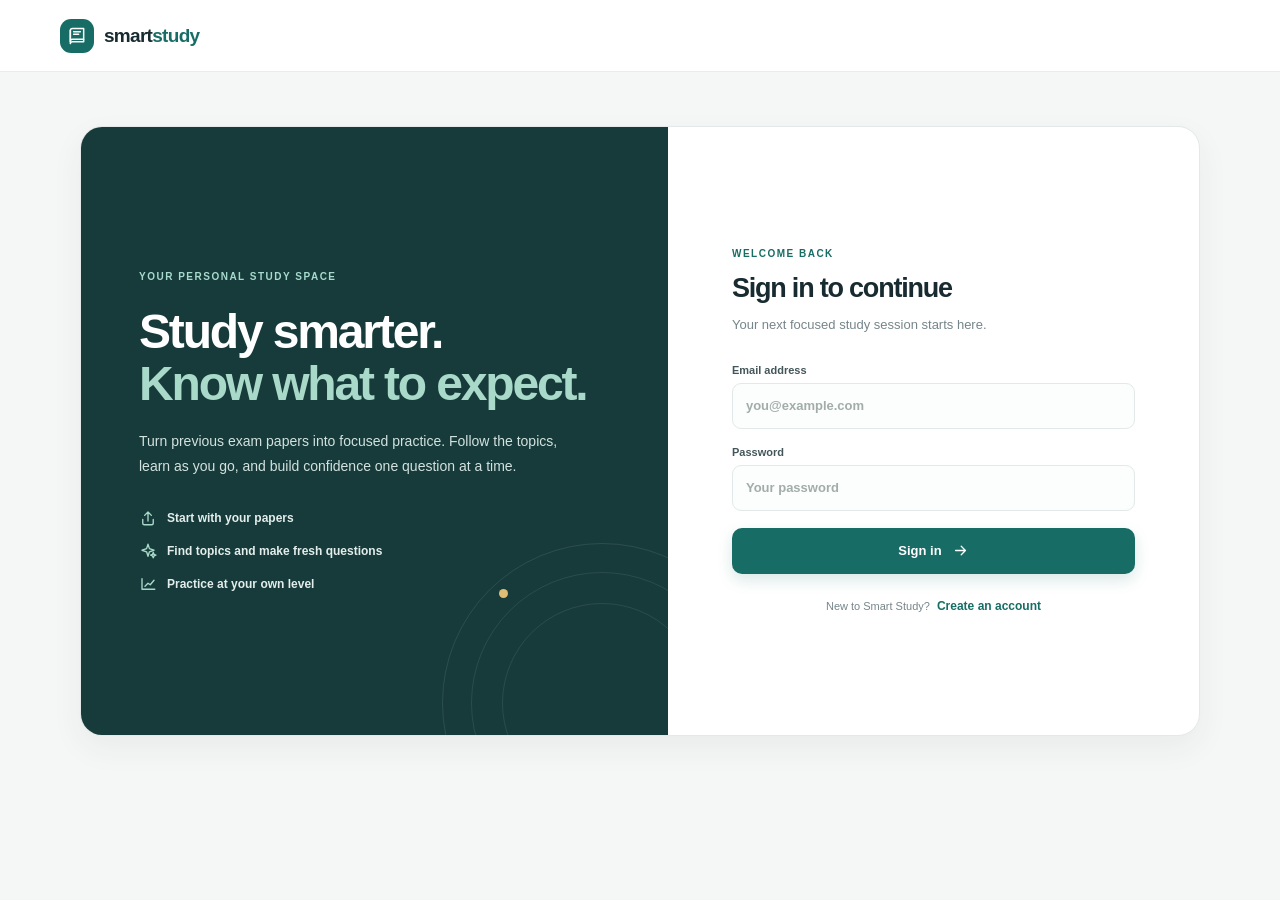
==== Frontend/index.html @ 1952ae1b "Prepare Smart Study for team sharing Add portable Docker setup and onboarding docs, exclude local cr" ====
<!doctype html>
<html lang="en">
<head>
  <meta charset="utf-8">
  <meta name="viewport" content="width=device-width, initial-scale=1">
  <meta name="theme-color" content="#f5f7f8">
  <meta name="description" content="Turn past exam papers into focused, adaptive study practice.">
  <title>Smart Study — Practice with purpose</title>
  <link rel="stylesheet" href="style.css">
</head>
<body>
  <header id="nav"></header>
  <div id="msg" class="notice" role="alert" aria-live="polite" hidden></div>
  <main id="view"></main>
  <script src="app.js"></script>
</body>
</html>
---- Frontend/style.css ----
:root {
  color-scheme: light;
  --ink: #182b31;
  --muted: #76858a;
  --muted-dark: #56696f;
  --line: #e3e9e8;
  --paper: #ffffff;
  --canvas: #f5f7f6;
  --teal: #176d65;
  --teal-dark: #125a53;
  --teal-soft: #e4f2ee;
  --blue-soft: #e9f0fc;
  --violet-soft: #f0ebf9;
  --green-soft: #e6f4e9;
  --red: #b64646;
  --red-soft: #fff0ed;
  --shadow: 0 12px 32px rgb(28 56 59 / 6%);
  font-family: "DM Sans", "Segoe UI", sans-serif;
  font-synthesis: none;
  text-rendering: optimizeLegibility;
}

* { box-sizing: border-box; }
html { min-width: 320px; scroll-behavior: smooth; }
body { min-height: 100vh; margin: 0; background: var(--canvas); color: var(--ink); }
button, input, textarea { font: inherit; }
button { cursor: pointer; }
a { color: inherit; text-decoration: none; }
button:focus-visible, a:focus-visible, input:focus-visible, textarea:focus-visible {
  outline: 3px solid #62aaa0;
  outline-offset: 3px;
}
.icon { width: 19px; height: 19px; flex: 0 0 auto; }

#nav {
  position: sticky;
  z-index: 10;
  top: 0;
  display: flex;
  align-items: center;
  width: 100%;
  min-height: 72px;
  padding: 0 max(28px, calc((100vw - 1160px) / 2));
  border-bottom: 1px solid #e8edeb;
  background: rgb(255 255 255 / 92%);
  backdrop-filter: blur(18px);
}
.brand { display: inline-flex; gap: 10px; align-items: center; color: var(--ink); font-size: 19px; font-weight: 800; letter-spacing: -.7px; }
.brand-mark { display: grid; width: 34px; height: 34px; place-items: center; border-radius: 11px; background: var(--teal); color: white; }
.brand-mark .icon { width: 20px; height: 20px; }
.brand-light { color: var(--teal); }
.nav-links { display: flex; gap: 8px; align-items: center; margin-left: 56px; }
.nav-links a { display: inline-flex; gap: 9px; align-items: center; padding: 10px 14px; border-radius: 9px; color: var(--muted-dark); font-size: 13px; font-weight: 700; transition: background .16s, color .16s; }
.nav-links a .icon { width: 16px; height: 16px; }
.nav-links a:hover, .nav-links a.active { background: var(--teal-soft); color: var(--teal-dark); }
.nav-profile { display: inline-flex; gap: 9px; align-items: center; margin-left: auto; padding: 5px 9px 5px 5px; border: 1px solid var(--line); border-radius: 99px; background: white; color: var(--muted-dark); font-size: 12px; font-weight: 700; }
.nav-profile:hover { border-color: #a9c9c2; color: var(--teal-dark); }
.avatar { display: grid; width: 29px; height: 29px; place-items: center; border-radius: 50%; background: #dcece8; color: var(--teal-dark); font-size: 12px; font-weight: 800; }
#view { width: min(100% - 48px, 1120px); min-height: calc(100vh - 72px); margin: 0 auto; padding: 54px 0 88px; }

.notice { position: fixed; z-index: 30; right: 24px; bottom: 24px; width: min(430px, calc(100% - 32px)); margin: 0; padding: 15px 18px; border: 1px solid #edc9c3; border-radius: 13px; background: #fff7f5; box-shadow: var(--shadow); color: #8b3835; font-size: 13px; line-height: 1.55; }
.notice.success { border-color: #b8ded0; background: #f1fbf6; color: #246754; }
.notice[hidden] { display: none; }
.eyebrow { display: block; color: var(--teal); font-size: 10px; font-weight: 800; letter-spacing: 1.5px; line-height: 1.5; }
.eyebrow-light { color: #a7d9cd; }
.eyebrow-green { color: #39816c; }
h1, h2, h3, p { margin-top: 0; }
h1, h2, h3 { font-family: "Manrope", "Segoe UI", sans-serif; letter-spacing: -.045em; }
h1 { margin-bottom: 12px; font-size: clamp(34px, 5vw, 50px); font-weight: 800; line-height: 1.1; }
h2 { margin-bottom: 9px; font-size: 25px; font-weight: 800; line-height: 1.24; }
h3 { margin-bottom: 8px; font-size: 18px; font-weight: 750; line-height: 1.35; }
.muted { color: var(--muted); font-size: 13px; line-height: 1.65; }
.lead { max-width: 610px; margin-bottom: 0; color: var(--muted-dark); font-size: 16px; line-height: 1.7; }
.text-accent { color: var(--teal); }

.button { display: inline-flex; min-height: 46px; gap: 10px; align-items: center; justify-content: center; padding: 0 19px; border: 0; border-radius: 10px; font-size: 13px; font-weight: 800; transition: background .16s, transform .16s, box-shadow .16s; }
.button:hover:not(:disabled) { transform: translateY(-1px); }
.button:disabled { cursor: wait; opacity: .72; }
.button-primary { background: var(--teal); box-shadow: 0 6px 15px rgb(23 109 101 / 16%); color: white; }
.button-primary:hover:not(:disabled) { background: var(--teal-dark); box-shadow: 0 8px 20px rgb(23 109 101 / 21%); }
.button-primary .icon { width: 17px; height: 17px; }
.button-dark { min-width: 47px; padding: 0 12px; background: var(--ink); color: white; }
.button-dark:hover { background: #29474b; }
.button-wide { width: 100%; }
.text-button { padding: 3px 0; border: 0; background: none; color: var(--teal); font-size: 12px; font-weight: 800; }
.text-button:hover { color: var(--teal-dark); text-decoration: underline; }

.welcome-row { position: relative; display: flex; min-height: 245px; align-items: center; justify-content: space-between; overflow: hidden; padding: 38px 50px; border: 1px solid #e5eae8; border-radius: 22px; background: linear-gradient(105deg, #fff 0%, #fff 65%, #f1f7f4 100%); }
.welcome-row h1 { max-width: 640px; margin-top: 12px; }
.welcome-art { position: relative; display: grid; width: 178px; height: 178px; flex: 0 0 auto; place-items: center; margin-right: 30px; border-radius: 50%; background: radial-gradient(circle, #e3f0eb 0 44%, transparent 45%); color: var(--teal); }
.welcome-art > span { z-index: 1; font-size: 84px; font-weight: 300; line-height: 1; }
.welcome-art i { position: absolute; top: 20px; right: 4px; color: #dcaf5e; font-size: 32px; font-style: normal; }
.art-orbit { position: absolute; inset: 11px; border: 1px solid #d5e6e0; border-radius: 50%; }
.art-orbit::after { position: absolute; top: 15px; left: 20px; width: 10px; height: 10px; border-radius: 50%; background: #dcb760; content: ""; }

.dashboard-stats { display: grid; grid-template-columns: repeat(3, 1fr); gap: 14px; margin: 22px 0 46px; }
.stat-card { display: flex; min-height: 88px; gap: 13px; align-items: center; padding: 16px 18px; border: 1px solid var(--line); border-radius: 14px; background: white; }
.stat-icon { display: grid; width: 42px; height: 42px; flex: 0 0 auto; place-items: center; border-radius: 12px; }
.stat-icon .icon { width: 20px; height: 20px; }
.stat-blue { background: var(--blue-soft); color: #436eb6; }
.stat-violet { background: var(--violet-soft); color: #8066ab; }
.stat-green { background: var(--green-soft); color: #408566; }
.stat-card strong, .stat-card small { display: block; }
.stat-card strong { margin-bottom: 3px; font-size: 13px; }
.stat-card small { color: var(--muted); font-size: 11px; }
.stat-card > b { margin-left: auto; color: #c4ceca; font-size: 12px; letter-spacing: 1px; }
.section-heading { display: flex; align-items: end; justify-content: space-between; margin-bottom: 17px; }
.section-heading h2 { margin: 4px 0 0; font-size: 24px; }
.count-pill { padding: 6px 11px; border: 1px solid var(--line); border-radius: 99px; background: white; color: var(--muted-dark); font-size: 11px; font-weight: 700; }
.subject-grid { display: grid; grid-template-columns: repeat(2, minmax(0, 1fr)); gap: 13px; }
.subject-card { display: flex; min-height: 86px; gap: 14px; align-items: center; padding: 16px; border: 1px solid var(--line); border-radius: 13px; background: white; transition: transform .16s, border .16s, box-shadow .16s; }
.subject-card:hover { transform: translateY(-2px); border-color: #c5dcd5; box-shadow: var(--shadow); }
.subject-icon { display: grid; width: 45px; height: 45px; flex: 0 0 auto; place-items: center; border-radius: 13px; }
.subject-icon-0 { background: #e8f2ee; color: #307266; }
.subject-icon-1 { background: #f2edfa; color: #8065a8; }
.subject-icon-2 { background: #edf2fc; color: #5174b3; }
.subject-icon-3 { background: #f9f0e3; color: #ae8140; }
.subject-card-copy { min-width: 0; }
.subject-card-copy strong, .subject-card-copy small { display: block; }
.subject-card-copy strong { overflow: hidden; margin-bottom: 5px; font-size: 14px; text-overflow: ellipsis; white-space: nowrap; }
.subject-card-copy small { color: var(--muted); font-size: 11px; }
.subject-arrow { margin-left: auto; color: #82918d; }
.subject-arrow .icon { width: 17px; height: 17px; }
.subject-create { display: flex; min-height: 86px; flex-direction: column; justify-content: center; padding: 14px 16px; border: 1px dashed #c5d4cf; border-radius: 13px; background: #fbfdfc; }
.subject-create > label { display: flex; gap: 8px; align-items: center; margin-bottom: 8px; color: var(--muted-dark); font-size: 11px; font-weight: 800; }
.subject-create > label .icon { width: 15px; height: 15px; color: var(--teal); }
.create-row { display: flex; gap: 8px; }
.create-row input { width: 100%; min-width: 0; height: 39px; padding: 0 11px; border: 1px solid var(--line); border-radius: 8px; background: white; color: var(--ink); font-size: 12px; }
.privacy-note { display: flex; gap: 8px; align-items: center; margin-top: 20px; color: var(--muted); font-size: 11px; }
.privacy-note .icon { width: 15px; height: 15px; color: var(--teal); }
.empty-card { grid-column: 1 / -1; padding: 35px 24px; border: 1px dashed #cdd8d4; border-radius: 14px; background: #fbfdfc; text-align: center; }
.empty-card h3 { margin-top: 12px; }
.empty-card p { max-width: 420px; margin: 0 auto; color: var(--muted); font-size: 13px; line-height: 1.7; }
.empty-icon { display: inline-grid; width: 50px; height: 50px; place-items: center; border-radius: 15px; background: var(--teal-soft); color: var(--teal); }

.auth-layout { display: grid; min-height: 610px; grid-template-columns: 1.05fr .95fr; overflow: hidden; border: 1px solid var(--line); border-radius: 22px; background: white; box-shadow: var(--shadow); }
.auth-story { position: relative; display: flex; flex-direction: column; justify-content: center; overflow: hidden; padding: 64px 58px; background: #173b3a; color: white; }
.auth-story h1 { margin: 22px 0 18px; font-size: clamp(36px, 4vw, 48px); }
.auth-story h1 span { color: #a9d9c9; }
.auth-story > p { max-width: 420px; margin-bottom: 30px; color: #d2e2df; font-size: 14px; line-height: 1.8; }
.auth-points { display: grid; gap: 15px; }
.auth-points span { display: flex; gap: 10px; align-items: center; color: #e3eeec; font-size: 12px; font-weight: 600; }
.auth-points .icon { width: 18px; height: 18px; color: #a9d9c9; }
.auth-decoration { position: absolute; right: -94px; bottom: -128px; width: 320px; height: 320px; border: 1px solid #ffffff18; border-radius: 50%; }
.auth-decoration::before, .auth-decoration::after { position: absolute; border: 1px solid #ffffff16; border-radius: 50%; content: ""; }
.auth-decoration::before { inset: 28px; }
.auth-decoration::after { inset: 59px; }
.auth-decoration span { position: absolute; top: 45px; left: 56px; width: 9px; height: 9px; border-radius: 50%; background: #dfbd74; }
.auth-decoration span:nth-child(2) { top: 140px; right: 45px; left: auto; width: 6px; height: 6px; background: #96cbb9; }
.auth-decoration span:nth-child(3) { top: auto; bottom: 63px; left: 95px; width: 5px; height: 5px; background: #e9efea; }
.auth-panel { align-self: center; padding: 60px clamp(28px, 5vw, 68px); }
.auth-panel h2 { margin: 11px 0 8px; font-size: 27px; }
.auth-panel > .muted { margin-bottom: 29px; }
.auth-form { display: grid; gap: 17px; }
.auth-form label { display: grid; gap: 7px; color: #43565a; font-size: 11px; font-weight: 800; }
.auth-form input { width: 100%; height: 46px; padding: 0 13px; border: 1px solid var(--line); border-radius: 9px; background: #fcfdfd; color: var(--ink); font-size: 13px; }
.auth-form input::placeholder, .create-row input::placeholder { color: #a2adaa; }
.auth-switch { margin: 22px 0 0; color: var(--muted); font-size: 11px; text-align: center; }
.auth-switch button { margin-left: 4px; }

.back-link { display: inline-flex; gap: 5px; align-items: center; margin: 0 0 22px; color: var(--muted-dark); font-size: 12px; font-weight: 700; }
.back-link:hover { color: var(--teal); }
.back-link .icon { width: 16px; height: 16px; }
.subject-hero { display: flex; min-height: 178px; align-items: center; justify-content: space-between; padding: 28px 36px; border: 1px solid #e3eae7; border-radius: 18px; background: linear-gradient(105deg, #fff, #f4f9f6); }
.subject-hero h1 { margin: 8px 0 8px; font-size: 38px; }
.subject-hero-mark { display: grid; width: 68px; height: 68px; flex: 0 0 auto; place-items: center; margin-right: 9px; border-radius: 20px; background: var(--teal-soft); color: var(--teal); }
.subject-hero-mark .icon { width: 34px; height: 34px; }
.pipeline { display: flex; align-items: center; justify-content: center; margin: 23px 0; padding: 18px 24px; border: 1px solid var(--line); border-radius: 14px; background: white; }
.pipeline-step { display: flex; gap: 10px; align-items: center; }
.pipeline-step > span { display: grid; width: 31px; height: 31px; flex: 0 0 auto; place-items: center; border-radius: 50%; background: var(--teal-soft); color: var(--teal); font-size: 11px; font-weight: 800; }
.pipeline-step strong, .pipeline-step small { display: block; white-space: nowrap; }
.pipeline-step strong { margin-bottom: 3px; font-size: 11px; }
.pipeline-step small { color: var(--muted); font-size: 9px; }
.pipeline-line { width: clamp(24px, 7vw, 90px); height: 1px; margin: 0 16px; background: #dfe7e4; }
.workspace-grid { display: grid; grid-template-columns: minmax(0, 1.55fr) minmax(250px, .85fr); gap: 16px; align-items: stretch; }
.panel, .side-panel { border: 1px solid var(--line); border-radius: 15px; background: white; }
.upload-panel { padding: 25px; }
.panel-heading { display: flex; gap: 12px; align-items: center; margin-bottom: 11px; }
.panel-heading h2 { margin: 3px 0 0; font-size: 21px; }
.panel-icon { display: grid; width: 43px; height: 43px; flex: 0 0 auto; place-items: center; border-radius: 13px; background: var(--blue-soft); color: #4c77b4; }
.upload-panel > .muted { margin-bottom: 17px; }
.generation-form { display: grid; gap: 16px; }
.dropzone { position: relative; display: flex; min-height: 164px; flex-direction: column; align-items: center; justify-content: center; padding: 17px; border: 1px dashed #b6cec6; border-radius: 12px; background: #fbfdfc; text-align: center; transition: border .16s, background .16s; }
.dropzone:hover, .dropzone.has-files { border-color: var(--teal); background: #f5faf8; }
.dropzone input { position: absolute; inset: 0; width: 100%; height: 100%; cursor: pointer; opacity: 0; }
.dropzone-icon { display: grid; width: 38px; height: 38px; place-items: center; margin-bottom: 8px; border-radius: 12px; background: white; box-shadow: 0 2px 8px rgb(27 73 63 / 8%); color: var(--teal); }
.dropzone-icon .icon { width: 19px; height: 19px; }
.dropzone > strong { margin-bottom: 4px; font-size: 12px; }
.dropzone-copy { color: var(--muted); font-size: 10px; }
.file-names { max-width: 95%; overflow: hidden; margin-top: 6px; color: var(--teal-dark); font-size: 10px; font-weight: 700; text-overflow: ellipsis; white-space: nowrap; }
.form-bottom { display: flex; gap: 15px; align-items: end; justify-content: space-between; }
.count-input { display: grid; gap: 6px; color: var(--muted-dark); font-size: 10px; font-weight: 800; }
.count-input-control { display: flex; width: 145px; height: 42px; align-items: center; border: 1px solid var(--line); border-radius: 9px; background: white; }
.count-input input { width: 80px; height: 100%; padding-left: 12px; border: 0; outline: 0; background: transparent; color: var(--ink); font-size: 14px; font-weight: 700; }
.count-input-control small { margin-left: auto; padding-right: 11px; color: var(--muted); font-size: 9px; font-weight: 500; }
.format-input { display: grid; gap: 6px; color: var(--muted-dark); font-size: 10px; font-weight: 800; }
.format-input select { height: 42px; min-width: 150px; padding: 0 10px; border: 1px solid var(--line); border-radius: 9px; background: white; color: var(--ink); font-size: 11px; }
.generate-button { min-height: 43px; padding: 0 15px; font-size: 11px; }
.generate-button .icon { width: 16px; height: 16px; }
.pipeline-progress { display: flex; gap: 11px; align-items: center; padding: 13px; border: 1px solid #cbe2d8; border-radius: 10px; background: #f4faf7; }
.pipeline-progress strong, .pipeline-progress small { display: block; }
.pipeline-progress strong { margin-bottom: 3px; color: var(--teal-dark); font-size: 11px; }
.pipeline-progress small { color: var(--muted); font-size: 10px; line-height: 1.5; }
.pipeline-progress[hidden] { display: none; }
.spinner { width: 21px; height: 21px; flex: 0 0 auto; border: 2px solid #cfe5dc; border-top-color: var(--teal); border-radius: 50%; animation: spin .75s linear infinite; }
.spinner-small { width: 15px; height: 15px; border-color: #ffffff65; border-top-color: white; }
@keyframes spin { to { transform: rotate(360deg); } }
.side-panel { padding: 23px 21px; background: #edf5f1; }
.side-panel-icon { display: grid; width: 37px; height: 37px; place-items: center; margin-bottom: 17px; border-radius: 11px; background: white; color: var(--teal); }
.side-panel-icon .icon { width: 18px; height: 18px; }
.side-panel h3 { max-width: 240px; margin: 8px 0 16px; font-size: 19px; }
.process-list { display: grid; gap: 13px; margin: 0; padding: 0; list-style: none; }
.process-list li { display: flex; gap: 10px; align-items: start; }
.process-list li > span { padding-top: 1px; color: #7eaaa0; font-size: 9px; font-weight: 800; }
.process-list strong, .process-list small { display: block; }
.process-list strong { margin-bottom: 3px; font-size: 10px; }
.process-list small { color: var(--muted-dark); font-size: 9px; line-height: 1.45; }
.side-note { margin: 16px 0 0; padding-top: 12px; border-top: 1px solid #d8e5de; color: var(--muted-dark); font-size: 9px; line-height: 1.55; }

.generated-section { margin-top: 35px; padding: 24px; border: 1px solid #cfe4da; border-radius: 16px; background: #fbfefc; scroll-margin-top: 94px; }
.generated-section[hidden], .quiz-section[hidden] { display: none; }
.generated-heading { align-items: center; margin-bottom: 18px; }
.generated-heading h2 { margin-top: 6px; font-size: 21px; }
.ready-badge { display: inline-flex; gap: 6px; align-items: center; padding: 7px 10px; border-radius: 99px; background: #e6f4eb; color: #347659; font-size: 10px; font-weight: 800; white-space: nowrap; }
.ready-badge .icon { width: 14px; height: 14px; }
.topic-tags { display: flex; flex-wrap: wrap; gap: 7px; align-items: center; margin: 0 0 17px; }
.topic-tags > strong { margin-right: 4px; color: var(--muted-dark); font-size: 10px; }
.topic-tag { padding: 5px 9px; border: 1px solid #d7e8e0; border-radius: 99px; background: white; color: #397665; font-size: 10px; font-weight: 700; }
.question-preview-list { display: grid; gap: 9px; }
.question-preview { display: grid; grid-template-columns: 35px 1fr; gap: 10px; padding: 14px; border: 1px solid #e5ece8; border-radius: 11px; background: white; }
.question-number { padding-top: 3px; color: #89a89d; font-family: "Manrope", sans-serif; font-size: 12px; font-weight: 800; }
.question-meta { display: flex; flex-wrap: wrap; gap: 8px; align-items: center; margin-bottom: 7px; }
.question-meta > span { display: inline-flex; gap: 5px; align-items: center; color: var(--teal); font-size: 9px; font-weight: 800; }
.question-meta > span + span { padding-left: 8px; border-left: 1px solid var(--line); color: var(--muted); font-weight: 600; }
.question-meta .icon { width: 12px; height: 12px; }
.question-preview h3 { margin-bottom: 8px; font-family: "DM Sans", sans-serif; font-size: 13px; font-weight: 700; letter-spacing: -.01em; }
.question-preview ol { display: grid; gap: 4px; margin: 0; padding-left: 22px; color: var(--muted-dark); font-size: 10px; line-height: 1.55; }
.start-quiz-row { display: flex; gap: 15px; align-items: center; justify-content: space-between; margin-top: 17px; padding-top: 16px; border-top: 1px solid var(--line); }
.start-quiz-row p { display: flex; gap: 8px; align-items: center; margin: 0; color: var(--muted-dark); font-size: 10px; }
.start-quiz-row .icon { width: 16px; height: 16px; color: var(--teal); }
.start-quiz-row .button { min-height: 41px; font-size: 11px; }

.papers-section { margin-top: 36px; }
.papers-section .section-heading { margin-bottom: 11px; }
.papers-section .section-heading h2 { font-size: 19px; }
.paper-list { overflow: hidden; border: 1px solid var(--line); border-radius: 12px; background: white; }
.paper-row { display: flex; min-height: 67px; gap: 11px; align-items: center; padding: 10px 14px; }
.paper-row + .paper-row { border-top: 1px solid #edf0ef; }
.paper-icon { display: grid; width: 34px; height: 36px; flex: 0 0 auto; place-items: center; border-radius: 8px; background: #fff0ed; color: #ba5c51; font-size: 8px; font-weight: 900; }
.paper-name { min-width: 0; }
.paper-name strong, .paper-name small { display: block; }
.paper-name strong { overflow: hidden; margin-bottom: 3px; font-size: 11px; text-overflow: ellipsis; white-space: nowrap; }
.paper-name small { color: var(--muted); font-size: 9px; }
.paper-date { margin-left: auto; color: var(--muted); font-size: 9px; }
.empty-papers { margin: 0; padding: 18px; color: var(--muted); font-size: 11px; }

.quiz-section { margin-top: 35px; scroll-margin-top: 94px; }
.quiz-topline { display: flex; align-items: center; justify-content: space-between; margin-bottom: 22px; }
.quiz-topline h2 { margin: 5px 0 0; font-size: 23px; }
.quiz-progress-label { display: flex; justify-content: space-between; margin-bottom: 7px; color: var(--muted-dark); font-size: 10px; font-weight: 700; }
.progress-track, .probability-track { overflow: hidden; height: 6px; border-radius: 99px; background: #e5ece9; }
.progress-track span { display: block; height: 100%; border-radius: inherit; background: var(--teal); transition: width .25s; }
.quiz-card { margin-top: 18px; padding: 27px; border: 1px solid var(--line); border-radius: 15px; background: white; box-shadow: var(--shadow); }
.quiz-card h3 { max-width: 760px; margin: 14px 0 22px; font-size: 23px; line-height: 1.5; }
.quiz-options { display: grid; gap: 9px; }
.quiz-option { display: flex; width: 100%; min-height: 52px; gap: 12px; align-items: center; padding: 9px 13px; border: 1px solid var(--line); border-radius: 10px; background: white; color: var(--ink); text-align: left; transition: border .16s, background .16s; }
.quiz-option:hover:not(:disabled), .quiz-option.selected { border-color: #87b9ab; background: #f5faf7; }
.quiz-option:disabled { cursor: default; }
.option-letter { display: grid; width: 29px; height: 29px; flex: 0 0 auto; place-items: center; border: 1px solid #e2e9e6; border-radius: 8px; background: #f7f9f8; color: var(--muted-dark); font-size: 11px; font-weight: 800; }
.quiz-option > span:last-child { font-size: 12px; line-height: 1.5; }
.quiz-option.answer-correct { border-color: #9dcab3; background: #f0faf4; }
.quiz-option.answer-correct .option-letter { border-color: #b5d8c5; background: #deefe5; color: #347653; }
.quiz-option.answer-wrong { border-color: #ecc0b7; background: #fff6f4; }
.quiz-option.answer-wrong .option-letter { border-color: #edc7c0; background: #ffebe7; color: #a34b42; }
.quiz-hint { margin: 17px 0 0; color: var(--muted); font-size: 10px; }
.subjective-answer-form { display: grid; gap: 10px; }
.subjective-answer-form > label:first-child { color: var(--muted-dark); font-size: 11px; font-weight: 800; }
.subjective-answer-form textarea { width: 100%; min-height: 165px; resize: vertical; padding: 13px; border: 1px solid var(--line); border-radius: 10px; background: #fcfdfd; color: var(--ink); font-size: 12px; line-height: 1.7; }
.subjective-answer-form textarea::placeholder { color: #9aa8a4; }
.answer-input-note { margin: -3px 0 3px; color: var(--muted); font-size: 10px; }
.answer-upload { display: flex; gap: 12px; flex-wrap: wrap; align-items: center; color: var(--muted-dark); font-size: 10px; font-weight: 700; }
.answer-upload input { max-width: 100%; font-size: 10px; }
.subjective-answer-form .button { justify-self: start; margin-top: 6px; }
.answer-feedback { display: flex; gap: 11px; align-items: start; margin-top: 12px; padding: 15px; border: 1px solid; border-radius: 11px; }
.feedback-correct { border-color: #bfe0ce; background: #f2faf5; }
.feedback-wrong { border-color: #edd0c8; background: #fff7f5; }
.feedback-icon { display: grid; width: 27px; height: 27px; flex: 0 0 auto; place-items: center; border-radius: 50%; background: white; color: #377b5e; }
.feedback-wrong .feedback-icon { color: #a84e43; }
.feedback-icon .icon { width: 15px; height: 15px; }
.answer-feedback strong { display: block; margin: 2px 0 4px; font-size: 12px; }
.answer-feedback p { margin: 0; color: var(--muted-dark); font-size: 11px; line-height: 1.65; }
.ai-writing-result { margin-top: 10px; padding: 15px; border: 1px solid #d6e6df; border-radius: 11px; background: #f8fcfa; }
.ai-writing-result .eyebrow { margin-bottom: 9px; }
.ai-writing-result .probability-row { margin-bottom: 7px; }
.ai-writing-result .probability-track { height: 8px; }
.ai-writing-result .probability-track span { display: block; height: 100%; border-radius: inherit; background: #54a28a; }
.ai-writing-result > p { margin: 10px 0 5px; color: var(--muted-dark); font-size: 11px; line-height: 1.6; }
.ai-writing-result > small { color: var(--muted); font-size: 9px; line-height: 1.6; }
.quiz-result-footer { display: flex; gap: 14px; align-items: center; justify-content: space-between; margin-top: 12px; padding: 16px; border: 1px solid var(--line); border-radius: 11px; background: white; }
.quiz-result-footer > div { display: grid; gap: 4px; }
.quiz-result-footer > div > strong { font-size: 16px; }
.quiz-result-footer > div > strong small { color: var(--muted); font-size: 10px; font-weight: 500; }
.ability-label { color: var(--muted); font-size: 9px; }
.interview-setup { max-width: 720px; margin: 20px auto 0; padding: 28px; }
.interview-setup-form { display: grid; gap: 15px; margin-top: 18px; }
.interview-setup-form > label, .interview-answer-form > label { display: grid; gap: 7px; color: var(--muted-dark); font-size: 11px; font-weight: 800; }
.interview-setup-form input, .interview-setup-form select { width: 100%; min-height: 43px; padding: 0 12px; border: 1px solid var(--line); border-radius: 9px; background: white; color: var(--ink); font-size: 12px; }
.interview-privacy { margin: 0; padding: 12px; border-radius: 9px; background: #f4f8f6; color: var(--muted-dark); font-size: 10px; line-height: 1.6; }
.interview-topline { display: flex; gap: 15px; align-items: start; justify-content: space-between; margin-bottom: 25px; }
.interview-topline h1 { margin: 7px 0 5px; font-size: 34px; }
.interview-live { display: grid; gap: 12px; margin-top: 18px; }
.interviewer-question, .interview-feedback, .interview-answer-form, .interview-transcript { padding: 21px; border: 1px solid var(--line); border-radius: 14px; background: white; }
.interviewer-question { background: linear-gradient(120deg, #fff, #f2f8f5); }
.interviewer-question > p { margin: 10px 0 16px; font-size: 18px; font-weight: 700; line-height: 1.65; }
.button-secondary { border: 1px solid var(--line); background: white; color: var(--teal-dark); }
.button-secondary:hover:not(:disabled) { border-color: #a9c9c2; background: #f5faf7; }
.interview-feedback { border-color: #cfe4da; background: #f7fcf9; }
.interview-feedback > p { margin: 8px 0 0; color: var(--muted-dark); font-size: 12px; line-height: 1.7; }
.interview-answer-form { display: grid; gap: 11px; }
.interview-answer-form textarea { width: 100%; min-height: 145px; resize: vertical; padding: 13px; border: 1px solid var(--line); border-radius: 10px; background: #fcfdfd; color: var(--ink); font-size: 12px; line-height: 1.7; }
.interview-controls { display: flex; gap: 10px; flex-wrap: wrap; justify-content: space-between; }
.interview-transcript { padding: 15px 19px; }
.interview-transcript summary { color: var(--muted-dark); cursor: pointer; font-size: 11px; font-weight: 800; }
.interview-transcript-list { display: grid; gap: 9px; margin-top: 13px; }
.interview-transcript-turn { padding: 12px; border-radius: 9px; background: #f5f8f6; }
.interview-transcript-turn.candidate { background: #f0f6fd; }
.interview-transcript-turn strong { color: var(--teal-dark); font-size: 10px; }
.interview-transcript-turn p { margin: 5px 0 0; color: var(--muted-dark); font-size: 11px; line-height: 1.6; white-space: pre-wrap; }
.interview-summary { gap: 10px; }
.interview-summary .interview-transcript { width: min(100%, 760px); margin: 8px 0; text-align: left; }
.summary-card { display: grid; justify-items: center; padding: 42px 25px; border: 1px solid #cfe4da; border-radius: 16px; background: linear-gradient(150deg, #fff, #f3faf6); text-align: center; }
.summary-icon { display: grid; width: 60px; height: 60px; place-items: center; margin-bottom: 18px; border-radius: 18px; background: var(--teal-soft); color: var(--teal); }
.summary-icon .icon { width: 28px; height: 28px; }
.summary-card h2 { margin: 9px 0; }
.summary-card > p { max-width: 450px; margin-bottom: 10px; color: var(--muted-dark); font-size: 13px; line-height: 1.7; }
.summary-score { display: grid; width: 112px; height: 112px; align-content: center; justify-items: center; margin: 16px 0; border: 7px solid #dcefe4; border-radius: 50%; background: white; }
.summary-score strong { color: var(--teal); font-family: "Manrope", sans-serif; font-size: 26px; }
.summary-score span { color: var(--muted); font-size: 9px; }
.summary-card .muted { margin-bottom: 20px; }

.probability-row { display: flex; justify-content: space-between; margin-bottom: 8px; color: var(--muted-dark); font-size: 11px; }
.probability-row strong { color: var(--teal-dark); }

@media (max-width: 850px) {
  #view { width: min(100% - 36px, 700px); padding-top: 35px; }
  #nav { min-height: 64px; padding: 0 18px; }
  .nav-links { margin-left: 25px; }
  .welcome-row { min-height: 215px; padding: 30px; }
  .welcome-art { width: 135px; height: 135px; margin-right: 6px; }
  .welcome-art > span { font-size: 67px; }
  .workspace-grid { grid-template-columns: 1fr; }
  .side-panel { display: grid; grid-template-columns: 40px 1fr; column-gap: 12px; }
  .side-panel-icon { grid-row: 1 / span 2; margin: 0; }
  .side-panel h3 { max-width: none; }
  .process-list { grid-column: 1 / -1; grid-template-columns: repeat(3, 1fr); margin-top: 5px; }
  .side-note { grid-column: 1 / -1; }
  .auth-layout { min-height: 560px; grid-template-columns: .9fr 1.1fr; }
  .auth-story { padding: 40px 32px; }
  .auth-panel { padding: 40px 32px; }
}
@media (max-width: 600px) {
  #view { width: min(100% - 28px, 500px); padding: 26px 0 58px; }
  #nav { min-height: 60px; padding: 0 14px; }
  .brand { font-size: 17px; }
  .brand-mark { width: 31px; height: 31px; }
  .nav-links { gap: 1px; margin-left: auto; }
  .nav-links a { gap: 5px; padding: 8px; font-size: 0; }
  .nav-links a .icon { width: 18px; height: 18px; }
  .nav-profile { margin-left: 8px; padding: 4px; }
  .profile-label { display: none; }
  .welcome-row { min-height: unset; padding: 25px 22px; border-radius: 16px; }
  .welcome-row h1 { font-size: 34px; }
  .welcome-row .lead { max-width: 290px; font-size: 13px; }
  .welcome-art { position: absolute; right: -23px; bottom: -34px; width: 112px; height: 112px; opacity: .55; }
  .welcome-art > span { font-size: 55px; }
  .welcome-art i { top: 13px; right: 6px; font-size: 23px; }
  .dashboard-stats { gap: 7px; margin: 13px 0 33px; }
  .stat-card { min-height: 76px; flex-direction: column; gap: 5px; align-items: start; padding: 10px; }
  .stat-icon { width: 30px; height: 30px; border-radius: 9px; }
  .stat-icon .icon { width: 16px; height: 16px; }
  .stat-card strong { font-size: 10px; }
  .stat-card small { font-size: 8px; line-height: 1.3; }
  .stat-card > b { display: none; }
  .section-heading h2 { font-size: 21px; }
  .subject-grid { grid-template-columns: 1fr; }
  .subject-card, .subject-create { min-height: 76px; }
  .auth-layout { grid-template-columns: 1fr; }
  .auth-story { min-height: 285px; padding: 32px 26px; }
  .auth-story h1 { margin: 13px 0; font-size: 34px; }
  .auth-story > p { max-width: 360px; margin-bottom: 17px; font-size: 12px; }
  .auth-points { gap: 9px; }
  .auth-points span { font-size: 10px; }
  .auth-points .icon { width: 15px; height: 15px; }
  .auth-panel { padding: 30px 25px 33px; }
  .auth-panel h2 { font-size: 23px; }
  .subject-hero { min-height: 145px; padding: 21px 19px; border-radius: 15px; }
  .subject-hero h1 { max-width: 75%; font-size: 31px; overflow-wrap: anywhere; }
  .subject-hero .lead { max-width: 340px; font-size: 12px; }
  .subject-hero-mark { width: 48px; height: 48px; margin-right: 0; border-radius: 14px; }
  .subject-hero-mark .icon { width: 25px; height: 25px; }
  .pipeline { justify-content: space-between; padding: 13px 9px; }
  .pipeline-step { gap: 5px; }
  .pipeline-step > span { width: 25px; height: 25px; font-size: 9px; }
  .pipeline-step strong { font-size: 8px; }
  .pipeline-step small { max-width: 78px; font-size: 7px; white-space: normal; }
  .pipeline-line { width: 12px; margin: 0 3px; }
  .upload-panel { padding: 18px 15px; }
  .panel-heading h2 { font-size: 18px; }
  .upload-panel > .muted { font-size: 11px; }
  .dropzone { min-height: 145px; }
  .form-bottom { flex-direction: column; align-items: stretch; }
  .count-input-control { width: 100%; }
  .count-input input { width: 100%; }
  .generate-button { width: 100%; }
  .side-panel { padding: 18px 15px; }
  .process-list { gap: 8px; grid-template-columns: 1fr; }
  .process-list li { gap: 9px; }
  .process-list strong { font-size: 10px; }
  .process-list small { font-size: 9px; }
  .generated-section { padding: 17px 13px; }
  .generated-heading { gap: 9px; align-items: start; }
  .generated-heading h2 { font-size: 18px; }
  .ready-badge { padding: 6px 8px; font-size: 8px; }
  .topic-tags > strong { width: 100%; }
  .question-preview { grid-template-columns: 25px 1fr; gap: 6px; padding: 11px 8px; }
  .question-preview h3 { font-size: 12px; }
  .question-preview ol { font-size: 9px; }
  .start-quiz-row { flex-direction: column; align-items: stretch; }
  .start-quiz-row .button { width: 100%; }
  .paper-date { display: none; }
  .quiz-card { padding: 18px 13px; }
  .quiz-card h3 { font-size: 18px; }
  .quiz-option { min-height: 47px; gap: 8px; padding: 8px; }
  .quiz-option > span:last-child { font-size: 11px; }
  .quiz-result-footer { flex-direction: column; align-items: stretch; }
  .quiz-result-footer .button { width: 100%; }
  .format-input select { min-width: 130px; }
  .subjective-answer-form .button { width: 100%; }
  .interview-setup { padding: 19px 14px; }
  .interview-topline { align-items: center; }
  .interview-topline h1 { font-size: 27px; }
  .interviewer-question, .interview-feedback, .interview-answer-form { padding: 16px 13px; }
  .interview-controls { flex-direction: column; }
  .interview-controls .button { width: 100%; }
  .summary-card { padding: 30px 18px; }
  .notice { right: 12px; bottom: 12px; width: calc(100% - 24px); }
}
@media (prefers-reduced-motion: reduce) {
  *, *::before, *::after { scroll-behavior: auto !important; animation-duration: .01ms !important; animation-iteration-count: 1 !important; transition-duration: .01ms !important; }
}
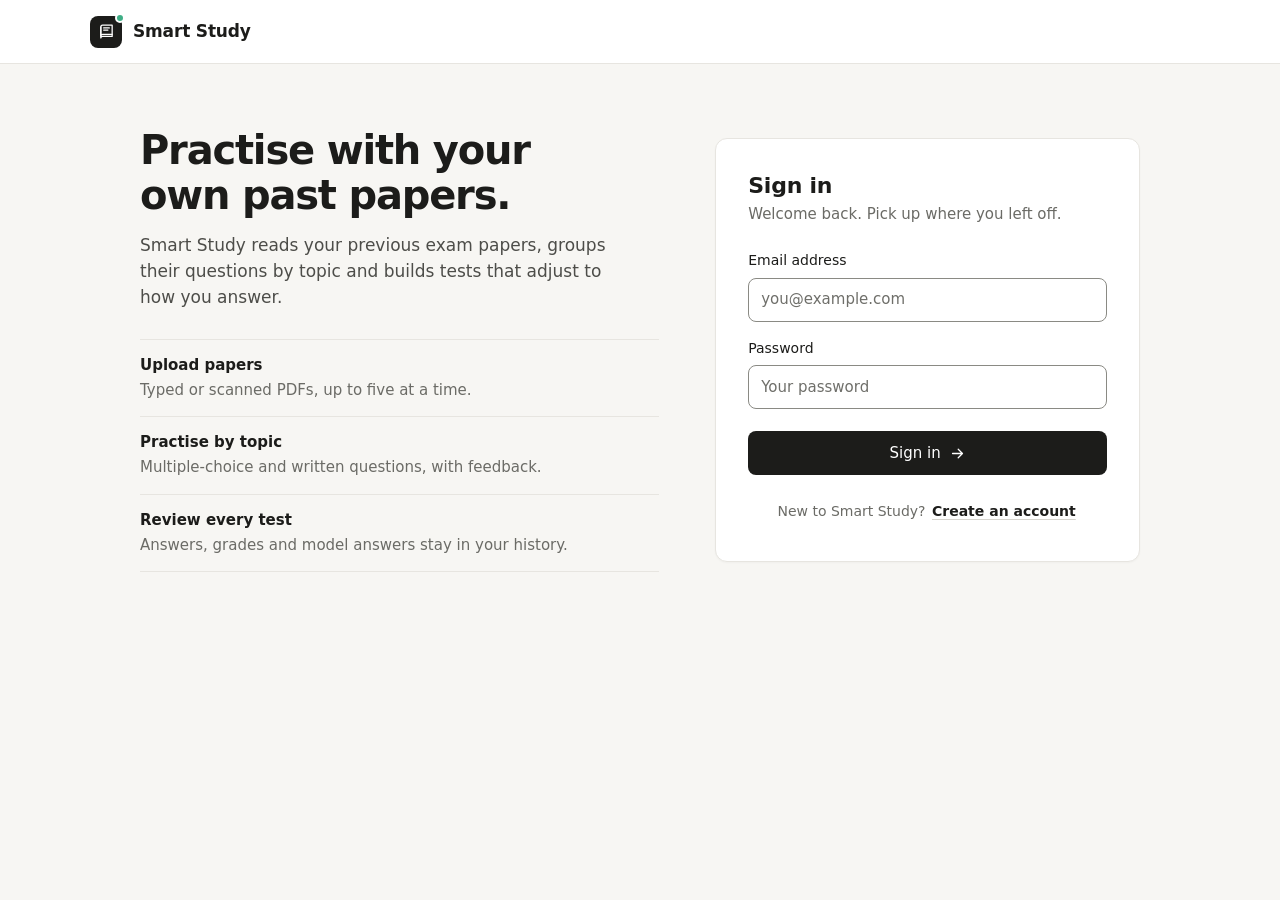
==== commit bc9cd168: "Redesign the frontend as a calm, card-based study workspace Sans-serif type on a warm grey page with" ====
--- a/Frontend/index.html
+++ b/Frontend/index.html
@@ -3,15 +3,16 @@
 <head>
   <meta charset="utf-8">
   <meta name="viewport" content="width=device-width, initial-scale=1">
-  <meta name="theme-color" content="#f5f7f8">
+  <meta name="theme-color" content="#f7f6f3">
   <meta name="description" content="Turn past exam papers into focused, adaptive study practice.">
   <title>Smart Study — Practice with purpose</title>
   <link rel="stylesheet" href="style.css">
 </head>
 <body>
+  <a class="skip-link" href="#view" data-action="skipToContent">Skip to content</a>
   <header id="nav"></header>
   <div id="msg" class="notice" role="alert" aria-live="polite" hidden></div>
-  <main id="view"></main>
+  <main id="view" tabindex="-1"></main>
   <script src="app.js"></script>
 </body>
-</html>+</html>
--- a/Frontend/style.css
+++ b/Frontend/style.css
@@ -1,450 +1,468 @@
+/* Smart Study — a quiet study workspace: warm grey page, white cards, dark ink, one green accent. */
 :root {
   color-scheme: light;
-  --ink: #182b31;
-  --muted: #76858a;
-  --muted-dark: #56696f;
-  --line: #e3e9e8;
-  --paper: #ffffff;
-  --canvas: #f5f7f6;
-  --teal: #176d65;
-  --teal-dark: #125a53;
-  --teal-soft: #e4f2ee;
-  --blue-soft: #e9f0fc;
-  --violet-soft: #f0ebf9;
-  --green-soft: #e6f4e9;
-  --red: #b64646;
-  --red-soft: #fff0ed;
-  --shadow: 0 12px 32px rgb(28 56 59 / 6%);
-  font-family: "DM Sans", "Segoe UI", sans-serif;
+  --sans: -apple-system, BlinkMacSystemFont, "Segoe UI Variable Text", "Segoe UI", system-ui, Roboto, "Helvetica Neue", Arial, sans-serif;
+  --mono: ui-monospace, "SF Mono", "Cascadia Mono", Consolas, "Liberation Mono", monospace;
+
+  --bg: #f7f6f3;
+  --surface: #ffffff;
+  --surface-2: #fafaf8;
+  --surface-3: #f2f1ed;
+  --ink: #1c1c1a;
+  --ink-2: #4d4d49;
+  --ink-3: #6b6b66;
+  --line: #e7e5e0;
+  --line-2: #d6d4ce;
+  --field: #8a8a84; /* field outlines: at least 3:1 against white */
+
+  --primary: #1c1c1a;
+  --primary-hover: #34342f;
+  --accent: #22604a;
+  --accent-ink: #1d5440;
+  --accent-soft: #e9f1ec;
+  --accent-tint: #f3f7f4;
+
+  --good: #2b6b45;
+  --good-soft: #eef6f1;
+  --good-line: #cfe4d7;
+  --warn: #7d520a;
+  --warn-soft: #fdf5e6;
+  --warn-line: #efd9ae;
+  --bad: #9c3a2e;
+  --bad-soft: #fcefed;
+  --bad-line: #efcfca;
+  --marker: #f6e7a8;
+
+  --radius: 12px;
+  --radius-sm: 8px;
+  font-family: var(--sans);
+  font-size: 15px;
+  line-height: 1.55;
   font-synthesis: none;
   text-rendering: optimizeLegibility;
+  -webkit-font-smoothing: antialiased;
 }
 
 * { box-sizing: border-box; }
 html { min-width: 320px; scroll-behavior: smooth; }
-body { min-height: 100vh; margin: 0; background: var(--canvas); color: var(--ink); }
-button, input, textarea { font: inherit; }
+body { min-height: 100vh; margin: 0; background: var(--bg); color: var(--ink); }
+[hidden] { display: none !important; }
+button, input, select, textarea { font: inherit; color: inherit; }
 button { cursor: pointer; }
 a { color: inherit; text-decoration: none; }
-button:focus-visible, a:focus-visible, input:focus-visible, textarea:focus-visible {
-  outline: 3px solid #62aaa0;
-  outline-offset: 3px;
-}
-.icon { width: 19px; height: 19px; flex: 0 0 auto; }
-
-#nav {
-  position: sticky;
-  z-index: 10;
-  top: 0;
-  display: flex;
-  align-items: center;
-  width: 100%;
-  min-height: 72px;
-  padding: 0 max(28px, calc((100vw - 1160px) / 2));
-  border-bottom: 1px solid #e8edeb;
-  background: rgb(255 255 255 / 92%);
-  backdrop-filter: blur(18px);
-}
-.brand { display: inline-flex; gap: 10px; align-items: center; color: var(--ink); font-size: 19px; font-weight: 800; letter-spacing: -.7px; }
-.brand-mark { display: grid; width: 34px; height: 34px; place-items: center; border-radius: 11px; background: var(--teal); color: white; }
-.brand-mark .icon { width: 20px; height: 20px; }
-.brand-light { color: var(--teal); }
-.nav-links { display: flex; gap: 8px; align-items: center; margin-left: 56px; }
-.nav-links a { display: inline-flex; gap: 9px; align-items: center; padding: 10px 14px; border-radius: 9px; color: var(--muted-dark); font-size: 13px; font-weight: 700; transition: background .16s, color .16s; }
-.nav-links a .icon { width: 16px; height: 16px; }
-.nav-links a:hover, .nav-links a.active { background: var(--teal-soft); color: var(--teal-dark); }
-.nav-profile { display: inline-flex; gap: 9px; align-items: center; margin-left: auto; padding: 5px 9px 5px 5px; border: 1px solid var(--line); border-radius: 99px; background: white; color: var(--muted-dark); font-size: 12px; font-weight: 700; }
-.nav-profile:hover { border-color: #a9c9c2; color: var(--teal-dark); }
-.avatar { display: grid; width: 29px; height: 29px; place-items: center; border-radius: 50%; background: #dcece8; color: var(--teal-dark); font-size: 12px; font-weight: 800; }
-#view { width: min(100% - 48px, 1120px); min-height: calc(100vh - 72px); margin: 0 auto; padding: 54px 0 88px; }
-
-.notice { position: fixed; z-index: 30; right: 24px; bottom: 24px; width: min(430px, calc(100% - 32px)); margin: 0; padding: 15px 18px; border: 1px solid #edc9c3; border-radius: 13px; background: #fff7f5; box-shadow: var(--shadow); color: #8b3835; font-size: 13px; line-height: 1.55; }
-.notice.success { border-color: #b8ded0; background: #f1fbf6; color: #246754; }
-.notice[hidden] { display: none; }
-.eyebrow { display: block; color: var(--teal); font-size: 10px; font-weight: 800; letter-spacing: 1.5px; line-height: 1.5; }
-.eyebrow-light { color: #a7d9cd; }
-.eyebrow-green { color: #39816c; }
-h1, h2, h3, p { margin-top: 0; }
-h1, h2, h3 { font-family: "Manrope", "Segoe UI", sans-serif; letter-spacing: -.045em; }
-h1 { margin-bottom: 12px; font-size: clamp(34px, 5vw, 50px); font-weight: 800; line-height: 1.1; }
-h2 { margin-bottom: 9px; font-size: 25px; font-weight: 800; line-height: 1.24; }
-h3 { margin-bottom: 8px; font-size: 18px; font-weight: 750; line-height: 1.35; }
-.muted { color: var(--muted); font-size: 13px; line-height: 1.65; }
-.lead { max-width: 610px; margin-bottom: 0; color: var(--muted-dark); font-size: 16px; line-height: 1.7; }
-.text-accent { color: var(--teal); }
-
-.button { display: inline-flex; min-height: 46px; gap: 10px; align-items: center; justify-content: center; padding: 0 19px; border: 0; border-radius: 10px; font-size: 13px; font-weight: 800; transition: background .16s, transform .16s, box-shadow .16s; }
-.button:hover:not(:disabled) { transform: translateY(-1px); }
-.button:disabled { cursor: wait; opacity: .72; }
-.button-primary { background: var(--teal); box-shadow: 0 6px 15px rgb(23 109 101 / 16%); color: white; }
-.button-primary:hover:not(:disabled) { background: var(--teal-dark); box-shadow: 0 8px 20px rgb(23 109 101 / 21%); }
-.button-primary .icon { width: 17px; height: 17px; }
-.button-dark { min-width: 47px; padding: 0 12px; background: var(--ink); color: white; }
-.button-dark:hover { background: #29474b; }
+::selection { background: var(--marker); color: var(--ink); }
+:focus-visible { outline: 3px solid var(--accent); outline-offset: 2px; border-radius: 4px; }
+#view:focus { outline: none; }
+.icon { width: 18px; height: 18px; flex: 0 0 auto; }
+h1, h2, h3, p, ul, ol, dl, dd { margin-top: 0; }
+h1, h2, h3 { font-weight: 600; color: var(--ink); }
+h1 { margin-bottom: 6px; font-size: 30px; line-height: 1.2; letter-spacing: -.02em; }
+h2 { margin-bottom: 6px; font-size: 18px; line-height: 1.35; letter-spacing: -.01em; }
+h3 { margin-bottom: 6px; font-size: 16px; line-height: 1.4; }
+strong, b { font-weight: 600; }
+
+.skip-link { position: absolute; z-index: 50; top: -60px; left: 12px; padding: 10px 14px; border-radius: var(--radius-sm); background: var(--ink); color: white; font-weight: 600; }
+.skip-link:focus { top: 12px; }
+
+/* Top navigation */
+#nav { position: sticky; z-index: 10; top: 0; display: flex; align-items: center; gap: 28px; width: 100%; min-height: 64px;
+  padding: 0 max(24px, calc((100vw - 1100px) / 2)); border-bottom: 1px solid var(--line); background: var(--surface); }
+.brand { display: inline-flex; gap: 11px; align-items: center; min-height: 44px; }
+.brand-mark { position: relative; display: grid; width: 32px; height: 32px; place-items: center; border-radius: 8px; background: var(--primary); color: white; }
+.brand-mark .icon { width: 17px; height: 17px; }
+.brand-mark i { position: absolute; top: -3px; right: -3px; width: 10px; height: 10px; border: 2px solid var(--surface); border-radius: 50%; background: #3fae86; }
+.brand-name { font-size: 17px; font-weight: 650; letter-spacing: -.01em; }
+.nav-links { display: flex; align-items: center; gap: 2px; }
+.nav-links a { display: inline-flex; min-height: 38px; align-items: center; padding: 0 12px; border-radius: var(--radius-sm); color: var(--ink-2); font-size: 15px; white-space: nowrap; }
+.nav-links a:hover { background: var(--surface-3); color: var(--ink); }
+.nav-links a.active { background: var(--surface-3); color: var(--ink); font-weight: 600; }
+.nav-account { display: flex; gap: 18px; align-items: center; margin-left: auto; }
+.nav-email { max-width: 240px; overflow: hidden; color: var(--ink-3); font-size: 14px; text-overflow: ellipsis; white-space: nowrap; }
+.nav-signout { min-height: 40px; padding: 0 4px; border: 0; background: none; color: var(--ink); font-size: 14px; font-weight: 500; }
+.nav-signout:hover { text-decoration: underline; text-underline-offset: 3px; }
+
+#view { width: min(100% - 48px, 1100px); min-height: calc(100vh - 64px); margin: 0 auto; padding: 36px 0 80px; }
+
+/* Shared text and page structure */
+.crumbs { display: flex; flex-wrap: wrap; gap: 8px; align-items: center; margin-bottom: 10px; color: var(--ink-3); font-size: 14px; }
+.crumbs a { display: inline-flex; min-height: 32px; align-items: center; }
+.crumbs a:hover { color: var(--ink); text-decoration: underline; text-underline-offset: 3px; }
+.crumbs [aria-current] { overflow: hidden; color: var(--ink); text-overflow: ellipsis; white-space: nowrap; }
+.page-head { display: flex; gap: 20px; align-items: flex-end; justify-content: space-between; margin-bottom: 28px; }
+.page-kicker, .eyebrow { display: block; margin: 0 0 6px; color: var(--ink-3); font-size: 12px; font-weight: 600; letter-spacing: .08em; text-transform: uppercase; }
+.page-desc { max-width: 64ch; margin: 0; color: var(--ink-3); font-size: 15px; }
+.panel-title { margin-bottom: 4px; font-size: 18px; }
+.panel-desc { max-width: 64ch; margin-bottom: 18px; color: var(--ink-2); }
+.muted { color: var(--ink-3); font-size: 14px; }
+.count { display: inline-block; margin-left: 6px; padding: 0 8px; border-radius: 99px; background: var(--surface-3); color: var(--ink-3); font-size: 13px; font-weight: 500; vertical-align: 1px; }
+.panel { padding: 24px; border: 1px solid var(--line); border-radius: var(--radius); background: var(--surface); box-shadow: 0 1px 2px rgb(28 28 26 / 3%); }
+.card { padding: 0; overflow: hidden; }
+.card-head { display: flex; gap: 12px; align-items: center; justify-content: space-between; padding: 18px 24px; border-bottom: 1px solid var(--line); }
+.card-head .panel-title { margin: 0; }
+.card-head .muted { margin: 2px 0 0; }
+.card-foot { padding: 20px 24px; border-top: 1px solid var(--line); }
+.privacy-note { display: flex; gap: 8px; align-items: center; margin: 24px 0 0; color: var(--ink-3); font-size: 14px; }
+.privacy-note .icon { width: 16px; height: 16px; color: var(--accent); }
+.row-list { margin: 0; padding: 0; list-style: none; }
+.row-go { display: inline-flex; gap: 6px; align-items: center; margin-left: auto; color: var(--ink-2); font-size: 14px; font-weight: 500; white-space: nowrap; }
+.row-go .icon { width: 16px; height: 16px; transition: transform .15s; }
+.empty { padding: 32px 24px; text-align: center; }
+.empty h3 { margin-bottom: 6px; }
+.empty p { max-width: 46ch; margin: 0 auto 16px; color: var(--ink-2); }
+.empty p:last-child { margin-bottom: 0; }
+.page-loading { display: flex; gap: 10px; align-items: center; padding: 48px 0; color: var(--ink-2); }
+.page-error { max-width: 560px; margin: 24px auto 0; }
+
+/* Buttons and fields */
+.button { display: inline-flex; min-height: 44px; gap: 8px; align-items: center; justify-content: center; padding: 0 18px;
+  border: 1px solid transparent; border-radius: var(--radius-sm); font-size: 15px; font-weight: 500; line-height: 1.2; text-align: center; transition: background .15s, border-color .15s, color .15s; }
+.button:disabled { cursor: progress; opacity: .7; }
+.button .icon { width: 17px; height: 17px; }
+.button-primary { background: var(--primary); color: white; }
+.button-primary:hover:not(:disabled) { background: var(--primary-hover); }
+.button-secondary { border-color: var(--line-2); background: var(--surface); color: var(--ink); box-shadow: 0 1px 1px rgb(28 28 26 / 4%); }
+.button-secondary:hover:not(:disabled) { border-color: var(--field); background: var(--surface-2); }
+.button-quiet { padding: 0 12px; background: transparent; color: var(--ink); }
+.button-quiet:hover:not(:disabled) { background: var(--surface-3); }
 .button-wide { width: 100%; }
-.text-button { padding: 3px 0; border: 0; background: none; color: var(--teal); font-size: 12px; font-weight: 800; }
-.text-button:hover { color: var(--teal-dark); text-decoration: underline; }
-
-.welcome-row { position: relative; display: flex; min-height: 245px; align-items: center; justify-content: space-between; overflow: hidden; padding: 38px 50px; border: 1px solid #e5eae8; border-radius: 22px; background: linear-gradient(105deg, #fff 0%, #fff 65%, #f1f7f4 100%); }
-.welcome-row h1 { max-width: 640px; margin-top: 12px; }
-.welcome-art { position: relative; display: grid; width: 178px; height: 178px; flex: 0 0 auto; place-items: center; margin-right: 30px; border-radius: 50%; background: radial-gradient(circle, #e3f0eb 0 44%, transparent 45%); color: var(--teal); }
-.welcome-art > span { z-index: 1; font-size: 84px; font-weight: 300; line-height: 1; }
-.welcome-art i { position: absolute; top: 20px; right: 4px; color: #dcaf5e; font-size: 32px; font-style: normal; }
-.art-orbit { position: absolute; inset: 11px; border: 1px solid #d5e6e0; border-radius: 50%; }
-.art-orbit::after { position: absolute; top: 15px; left: 20px; width: 10px; height: 10px; border-radius: 50%; background: #dcb760; content: ""; }
-
-.dashboard-stats { display: grid; grid-template-columns: repeat(3, 1fr); gap: 14px; margin: 22px 0 46px; }
-.stat-card { display: flex; min-height: 88px; gap: 13px; align-items: center; padding: 16px 18px; border: 1px solid var(--line); border-radius: 14px; background: white; }
-.stat-icon { display: grid; width: 42px; height: 42px; flex: 0 0 auto; place-items: center; border-radius: 12px; }
-.stat-icon .icon { width: 20px; height: 20px; }
-.stat-blue { background: var(--blue-soft); color: #436eb6; }
-.stat-violet { background: var(--violet-soft); color: #8066ab; }
-.stat-green { background: var(--green-soft); color: #408566; }
-.stat-card strong, .stat-card small { display: block; }
-.stat-card strong { margin-bottom: 3px; font-size: 13px; }
-.stat-card small { color: var(--muted); font-size: 11px; }
-.stat-card > b { margin-left: auto; color: #c4ceca; font-size: 12px; letter-spacing: 1px; }
-.section-heading { display: flex; align-items: end; justify-content: space-between; margin-bottom: 17px; }
-.section-heading h2 { margin: 4px 0 0; font-size: 24px; }
-.count-pill { padding: 6px 11px; border: 1px solid var(--line); border-radius: 99px; background: white; color: var(--muted-dark); font-size: 11px; font-weight: 700; }
-.subject-grid { display: grid; grid-template-columns: repeat(2, minmax(0, 1fr)); gap: 13px; }
-.subject-card { display: flex; min-height: 86px; gap: 14px; align-items: center; padding: 16px; border: 1px solid var(--line); border-radius: 13px; background: white; transition: transform .16s, border .16s, box-shadow .16s; }
-.subject-card:hover { transform: translateY(-2px); border-color: #c5dcd5; box-shadow: var(--shadow); }
-.subject-icon { display: grid; width: 45px; height: 45px; flex: 0 0 auto; place-items: center; border-radius: 13px; }
-.subject-icon-0 { background: #e8f2ee; color: #307266; }
-.subject-icon-1 { background: #f2edfa; color: #8065a8; }
-.subject-icon-2 { background: #edf2fc; color: #5174b3; }
-.subject-icon-3 { background: #f9f0e3; color: #ae8140; }
-.subject-card-copy { min-width: 0; }
-.subject-card-copy strong, .subject-card-copy small { display: block; }
-.subject-card-copy strong { overflow: hidden; margin-bottom: 5px; font-size: 14px; text-overflow: ellipsis; white-space: nowrap; }
-.subject-card-copy small { color: var(--muted); font-size: 11px; }
-.subject-arrow { margin-left: auto; color: #82918d; }
-.subject-arrow .icon { width: 17px; height: 17px; }
-.subject-create { display: flex; min-height: 86px; flex-direction: column; justify-content: center; padding: 14px 16px; border: 1px dashed #c5d4cf; border-radius: 13px; background: #fbfdfc; }
-.subject-create > label { display: flex; gap: 8px; align-items: center; margin-bottom: 8px; color: var(--muted-dark); font-size: 11px; font-weight: 800; }
-.subject-create > label .icon { width: 15px; height: 15px; color: var(--teal); }
+.text-button { padding: 6px 2px; border: 0; background: none; color: var(--ink); font-weight: 600; text-decoration: underline; text-decoration-color: var(--line-2); text-underline-offset: 3px; }
+.text-button:hover { text-decoration-color: currentColor; }
+
+input:not([type="file"]), select, textarea { width: 100%; min-height: 44px; padding: 0 12px; border: 1px solid var(--field); border-radius: var(--radius-sm); background: var(--surface); color: var(--ink); font-size: 15px; }
+textarea { padding: 12px; line-height: 1.6; resize: vertical; }
+input::placeholder, textarea::placeholder { color: #6f6f6a; }
+input:not([type="file"]):focus, select:focus, textarea:focus { border-color: var(--accent); }
+input[type="file"] { max-width: 100%; font-size: 14px; }
+input[type="file"]::file-selector-button { min-height: 36px; margin-right: 10px; padding: 0 12px; border: 1px solid var(--line-2); border-radius: 6px; background: var(--surface); color: var(--ink); font: inherit; font-weight: 500; cursor: pointer; }
+label { color: var(--ink); font-size: 14px; font-weight: 500; }
+
+.spinner { width: 20px; height: 20px; flex: 0 0 auto; border: 2px solid #d3e3da; border-top-color: var(--accent); border-radius: 50%; animation: spin .75s linear infinite; }
+.spinner-small { width: 15px; height: 15px; border-color: rgb(255 255 255 / 45%); border-top-color: currentColor; }
+.button-secondary .spinner-small, .button-quiet .spinner-small { border-color: var(--line-2); border-top-color: var(--ink); }
+@keyframes spin { to { transform: rotate(360deg); } }
+
+/* Notices */
+.notice { position: fixed; z-index: 30; right: 24px; bottom: 24px; width: min(420px, calc(100% - 32px)); margin: 0; padding: 14px 16px;
+  border: 1px solid var(--bad-line); border-radius: 10px; background: var(--surface); box-shadow: 0 10px 30px rgb(28 28 26 / 12%); color: var(--bad); font-size: 15px; }
+.notice.success { border-color: var(--good-line); color: var(--good); }
+
+/* Status pills: a dot, a soft fill and a matching outline */
+.ai-badge, .tag, .score-chip { display: inline-flex; gap: 6px; align-items: center; padding: 1px 10px; border: 1px solid; border-radius: 99px; font-size: 13px; font-weight: 500; white-space: nowrap; }
+.ai-badge::before, .tag::before { width: 6px; height: 6px; flex: 0 0 auto; border-radius: 50%; background: currentColor; content: ""; }
+.ai-badge-low, .tag-good { border-color: var(--good-line); background: var(--good-soft); color: var(--good); }
+.ai-badge-mid, .tag-warn { border-color: var(--warn-line); background: var(--warn-soft); color: var(--warn); }
+.ai-badge-high, .tag-bad { border-color: var(--bad-line); background: var(--bad-soft); color: var(--bad); }
+.tag-muted, .score-chip { border-color: var(--line-2); background: var(--surface-3); color: var(--ink-2); }
+
+/* Sign in */
+.auth-layout { display: grid; grid-template-columns: minmax(0, 1.1fr) minmax(0, .9fr); gap: 56px; align-items: center; max-width: 1000px; margin: 28px auto 0; }
+.auth-intro h1 { max-width: 16ch; margin-bottom: 14px; font-size: 40px; line-height: 1.12; letter-spacing: -.03em; }
+.auth-intro > p { max-width: 46ch; margin-bottom: 28px; color: var(--ink-2); font-size: 17px; }
+.auth-points { margin: 0; padding: 0; border-top: 1px solid var(--line); list-style: none; }
+.auth-points li { display: grid; gap: 2px; padding: 14px 0; border-bottom: 1px solid var(--line); }
+.auth-points strong { font-size: 15px; }
+.auth-points span { color: var(--ink-3); }
+.auth-panel { padding: 32px; border: 1px solid var(--line); border-radius: var(--radius); background: var(--surface); box-shadow: 0 1px 2px rgb(28 28 26 / 3%); }
+.auth-panel h2 { margin-bottom: 2px; font-size: 22px; }
+.auth-panel > .muted { margin-bottom: 24px; font-size: 15px; }
+.auth-form { display: grid; gap: 16px; }
+.auth-form label { display: grid; gap: 6px; }
+.auth-form .button { margin-top: 6px; }
+.auth-switch { margin: 20px 0 0; color: var(--ink-3); font-size: 14px; text-align: center; }
+
+/* Subjects dashboard */
+.dashboard { display: grid; grid-template-columns: minmax(0, 2fr) minmax(260px, 1fr); gap: 24px; align-items: start; }
+.subject-list li + li { border-top: 1px solid var(--line); }
+.subject-card { display: flex; min-height: 64px; gap: 14px; align-items: center; padding: 12px 24px; }
+.subject-card:hover { background: var(--surface-2); }
+.subject-card:hover .subject-name { text-decoration: underline; text-decoration-color: var(--line-2); text-underline-offset: 4px; }
+.subject-card:hover .row-go .icon { transform: translateX(2px); }
+.subject-initial { display: grid; width: 36px; height: 36px; flex: 0 0 auto; place-items: center; border: 1px solid var(--line); border-radius: var(--radius-sm); background: var(--surface-3); color: var(--ink-2); font-size: 15px; font-weight: 600; }
+.subject-name { min-width: 0; overflow: hidden; font-size: 15px; font-weight: 500; text-overflow: ellipsis; white-space: nowrap; }
+.subjects-panel .empty { margin: 20px 24px 0; padding: 24px; border: 1px dashed var(--line-2); border-radius: var(--radius-sm); background: var(--surface-2); }
+.subjects-panel .empty + .card-foot { margin-top: 20px; }
+.subject-create { display: grid; gap: 8px; }
 .create-row { display: flex; gap: 8px; }
-.create-row input { width: 100%; min-width: 0; height: 39px; padding: 0 11px; border: 1px solid var(--line); border-radius: 8px; background: white; color: var(--ink); font-size: 12px; }
-.privacy-note { display: flex; gap: 8px; align-items: center; margin-top: 20px; color: var(--muted); font-size: 11px; }
-.privacy-note .icon { width: 15px; height: 15px; color: var(--teal); }
-.empty-card { grid-column: 1 / -1; padding: 35px 24px; border: 1px dashed #cdd8d4; border-radius: 14px; background: #fbfdfc; text-align: center; }
-.empty-card h3 { margin-top: 12px; }
-.empty-card p { max-width: 420px; margin: 0 auto; color: var(--muted); font-size: 13px; line-height: 1.7; }
-.empty-icon { display: inline-grid; width: 50px; height: 50px; place-items: center; border-radius: 15px; background: var(--teal-soft); color: var(--teal); }
-
-.auth-layout { display: grid; min-height: 610px; grid-template-columns: 1.05fr .95fr; overflow: hidden; border: 1px solid var(--line); border-radius: 22px; background: white; box-shadow: var(--shadow); }
-.auth-story { position: relative; display: flex; flex-direction: column; justify-content: center; overflow: hidden; padding: 64px 58px; background: #173b3a; color: white; }
-.auth-story h1 { margin: 22px 0 18px; font-size: clamp(36px, 4vw, 48px); }
-.auth-story h1 span { color: #a9d9c9; }
-.auth-story > p { max-width: 420px; margin-bottom: 30px; color: #d2e2df; font-size: 14px; line-height: 1.8; }
-.auth-points { display: grid; gap: 15px; }
-.auth-points span { display: flex; gap: 10px; align-items: center; color: #e3eeec; font-size: 12px; font-weight: 600; }
-.auth-points .icon { width: 18px; height: 18px; color: #a9d9c9; }
-.auth-decoration { position: absolute; right: -94px; bottom: -128px; width: 320px; height: 320px; border: 1px solid #ffffff18; border-radius: 50%; }
-.auth-decoration::before, .auth-decoration::after { position: absolute; border: 1px solid #ffffff16; border-radius: 50%; content: ""; }
-.auth-decoration::before { inset: 28px; }
-.auth-decoration::after { inset: 59px; }
-.auth-decoration span { position: absolute; top: 45px; left: 56px; width: 9px; height: 9px; border-radius: 50%; background: #dfbd74; }
-.auth-decoration span:nth-child(2) { top: 140px; right: 45px; left: auto; width: 6px; height: 6px; background: #96cbb9; }
-.auth-decoration span:nth-child(3) { top: auto; bottom: 63px; left: 95px; width: 5px; height: 5px; background: #e9efea; }
-.auth-panel { align-self: center; padding: 60px clamp(28px, 5vw, 68px); }
-.auth-panel h2 { margin: 11px 0 8px; font-size: 27px; }
-.auth-panel > .muted { margin-bottom: 29px; }
-.auth-form { display: grid; gap: 17px; }
-.auth-form label { display: grid; gap: 7px; color: #43565a; font-size: 11px; font-weight: 800; }
-.auth-form input { width: 100%; height: 46px; padding: 0 13px; border: 1px solid var(--line); border-radius: 9px; background: #fcfdfd; color: var(--ink); font-size: 13px; }
-.auth-form input::placeholder, .create-row input::placeholder { color: #a2adaa; }
-.auth-switch { margin: 22px 0 0; color: var(--muted); font-size: 11px; text-align: center; }
-.auth-switch button { margin-left: 4px; }
-
-.back-link { display: inline-flex; gap: 5px; align-items: center; margin: 0 0 22px; color: var(--muted-dark); font-size: 12px; font-weight: 700; }
-.back-link:hover { color: var(--teal); }
-.back-link .icon { width: 16px; height: 16px; }
-.subject-hero { display: flex; min-height: 178px; align-items: center; justify-content: space-between; padding: 28px 36px; border: 1px solid #e3eae7; border-radius: 18px; background: linear-gradient(105deg, #fff, #f4f9f6); }
-.subject-hero h1 { margin: 8px 0 8px; font-size: 38px; }
-.subject-hero-mark { display: grid; width: 68px; height: 68px; flex: 0 0 auto; place-items: center; margin-right: 9px; border-radius: 20px; background: var(--teal-soft); color: var(--teal); }
-.subject-hero-mark .icon { width: 34px; height: 34px; }
-.pipeline { display: flex; align-items: center; justify-content: center; margin: 23px 0; padding: 18px 24px; border: 1px solid var(--line); border-radius: 14px; background: white; }
-.pipeline-step { display: flex; gap: 10px; align-items: center; }
-.pipeline-step > span { display: grid; width: 31px; height: 31px; flex: 0 0 auto; place-items: center; border-radius: 50%; background: var(--teal-soft); color: var(--teal); font-size: 11px; font-weight: 800; }
-.pipeline-step strong, .pipeline-step small { display: block; white-space: nowrap; }
-.pipeline-step strong { margin-bottom: 3px; font-size: 11px; }
-.pipeline-step small { color: var(--muted); font-size: 9px; }
-.pipeline-line { width: clamp(24px, 7vw, 90px); height: 1px; margin: 0 16px; background: #dfe7e4; }
-.workspace-grid { display: grid; grid-template-columns: minmax(0, 1.55fr) minmax(250px, .85fr); gap: 16px; align-items: stretch; }
-.panel, .side-panel { border: 1px solid var(--line); border-radius: 15px; background: white; }
-.upload-panel { padding: 25px; }
-.panel-heading { display: flex; gap: 12px; align-items: center; margin-bottom: 11px; }
-.panel-heading h2 { margin: 3px 0 0; font-size: 21px; }
-.panel-icon { display: grid; width: 43px; height: 43px; flex: 0 0 auto; place-items: center; border-radius: 13px; background: var(--blue-soft); color: #4c77b4; }
-.upload-panel > .muted { margin-bottom: 17px; }
-.generation-form { display: grid; gap: 16px; }
-.dropzone { position: relative; display: flex; min-height: 164px; flex-direction: column; align-items: center; justify-content: center; padding: 17px; border: 1px dashed #b6cec6; border-radius: 12px; background: #fbfdfc; text-align: center; transition: border .16s, background .16s; }
-.dropzone:hover, .dropzone.has-files { border-color: var(--teal); background: #f5faf8; }
+.create-row input { min-width: 0; }
+.create-row .button { flex: 0 0 auto; }
+.tools { display: grid; gap: 12px; }
+.tool { display: flex; gap: 14px; align-items: flex-start; padding: 18px 20px; border: 1px solid var(--line); border-radius: var(--radius); background: var(--surface); box-shadow: 0 1px 2px rgb(28 28 26 / 3%); }
+.tool:hover { border-color: var(--line-2); background: var(--surface-2); }
+.tool > .icon { width: 20px; height: 20px; margin-top: 1px; color: var(--accent); }
+.tool strong, .tool small { display: block; }
+.tool strong { margin-bottom: 2px; font-size: 15px; }
+.tool small { color: var(--ink-3); font-size: 14px; }
+
+/* Subject workspace */
+.subject-layout { display: grid; grid-template-columns: minmax(0, 1fr) 320px; gap: 24px; align-items: start; }
+.subject-main { display: grid; gap: 20px; min-width: 0; }
+.subject-aside { position: sticky; top: 88px; display: grid; gap: 20px; }
+.generation-form { display: grid; gap: 18px; }
+.dropzone { position: relative; display: flex; min-height: 150px; flex-direction: column; align-items: center; justify-content: center; padding: 20px;
+  border: 1.5px dashed var(--line-2); border-radius: 10px; background: var(--surface-2); font-weight: 400; text-align: center; transition: border-color .15s, background .15s; }
+.dropzone:hover, .dropzone.has-files { border-color: var(--accent); background: var(--accent-tint); }
+.dropzone:focus-within { outline: 3px solid var(--accent); outline-offset: 2px; }
 .dropzone input { position: absolute; inset: 0; width: 100%; height: 100%; cursor: pointer; opacity: 0; }
-.dropzone-icon { display: grid; width: 38px; height: 38px; place-items: center; margin-bottom: 8px; border-radius: 12px; background: white; box-shadow: 0 2px 8px rgb(27 73 63 / 8%); color: var(--teal); }
-.dropzone-icon .icon { width: 19px; height: 19px; }
-.dropzone > strong { margin-bottom: 4px; font-size: 12px; }
-.dropzone-copy { color: var(--muted); font-size: 10px; }
-.file-names { max-width: 95%; overflow: hidden; margin-top: 6px; color: var(--teal-dark); font-size: 10px; font-weight: 700; text-overflow: ellipsis; white-space: nowrap; }
-.form-bottom { display: flex; gap: 15px; align-items: end; justify-content: space-between; }
-.count-input { display: grid; gap: 6px; color: var(--muted-dark); font-size: 10px; font-weight: 800; }
-.count-input-control { display: flex; width: 145px; height: 42px; align-items: center; border: 1px solid var(--line); border-radius: 9px; background: white; }
-.count-input input { width: 80px; height: 100%; padding-left: 12px; border: 0; outline: 0; background: transparent; color: var(--ink); font-size: 14px; font-weight: 700; }
-.count-input-control small { margin-left: auto; padding-right: 11px; color: var(--muted); font-size: 9px; font-weight: 500; }
-.format-input { display: grid; gap: 6px; color: var(--muted-dark); font-size: 10px; font-weight: 800; }
-.format-input select { height: 42px; min-width: 150px; padding: 0 10px; border: 1px solid var(--line); border-radius: 9px; background: white; color: var(--ink); font-size: 11px; }
-.generate-button { min-height: 43px; padding: 0 15px; font-size: 11px; }
-.generate-button .icon { width: 16px; height: 16px; }
-.pipeline-progress { display: flex; gap: 11px; align-items: center; padding: 13px; border: 1px solid #cbe2d8; border-radius: 10px; background: #f4faf7; }
+.dropzone-icon { display: grid; width: 40px; height: 40px; place-items: center; margin-bottom: 8px; border: 1px solid var(--line); border-radius: 10px; background: var(--surface); color: var(--ink-2); }
+.dropzone > strong { margin-bottom: 2px; font-size: 15px; }
+.dropzone-copy { color: var(--ink-3); font-size: 14px; }
+.file-names { max-width: 95%; overflow: hidden; margin-top: 8px; color: var(--accent-ink); font-size: 14px; font-weight: 600; text-overflow: ellipsis; white-space: nowrap; }
+.form-bottom, .practice-form { display: flex; flex-wrap: wrap; gap: 16px; align-items: flex-end; }
+.count-input, .format-input { display: grid; gap: 6px; }
+.count-input-control { display: flex; width: 140px; align-items: center; border: 1px solid var(--field); border-radius: var(--radius-sm); background: var(--surface); }
+.count-input-control:focus-within { border-color: var(--accent); }
+.count-input-control input { width: 100%; min-width: 0; border: 0; background: transparent; font-variant-numeric: tabular-nums; }
+.count-input-control input:focus-visible { outline-offset: -3px; }
+.count-input-control small { padding-right: 12px; color: var(--ink-3); font-size: 13px; font-weight: 400; white-space: nowrap; }
+.format-input select { min-width: 190px; }
+.form-bottom .button { margin-left: auto; }
+.pipeline-progress { display: flex; gap: 12px; align-items: flex-start; padding: 14px 16px; border: 1px solid var(--good-line); border-radius: 10px; background: var(--accent-tint); }
 .pipeline-progress strong, .pipeline-progress small { display: block; }
-.pipeline-progress strong { margin-bottom: 3px; color: var(--teal-dark); font-size: 11px; }
-.pipeline-progress small { color: var(--muted); font-size: 10px; line-height: 1.5; }
-.pipeline-progress[hidden] { display: none; }
-.spinner { width: 21px; height: 21px; flex: 0 0 auto; border: 2px solid #cfe5dc; border-top-color: var(--teal); border-radius: 50%; animation: spin .75s linear infinite; }
-.spinner-small { width: 15px; height: 15px; border-color: #ffffff65; border-top-color: white; }
-@keyframes spin { to { transform: rotate(360deg); } }
-.side-panel { padding: 23px 21px; background: #edf5f1; }
-.side-panel-icon { display: grid; width: 37px; height: 37px; place-items: center; margin-bottom: 17px; border-radius: 11px; background: white; color: var(--teal); }
-.side-panel-icon .icon { width: 18px; height: 18px; }
-.side-panel h3 { max-width: 240px; margin: 8px 0 16px; font-size: 19px; }
-.process-list { display: grid; gap: 13px; margin: 0; padding: 0; list-style: none; }
-.process-list li { display: flex; gap: 10px; align-items: start; }
-.process-list li > span { padding-top: 1px; color: #7eaaa0; font-size: 9px; font-weight: 800; }
-.process-list strong, .process-list small { display: block; }
-.process-list strong { margin-bottom: 3px; font-size: 10px; }
-.process-list small { color: var(--muted-dark); font-size: 9px; line-height: 1.45; }
-.side-note { margin: 16px 0 0; padding-top: 12px; border-top: 1px solid #d8e5de; color: var(--muted-dark); font-size: 9px; line-height: 1.55; }
-
-.generated-section { margin-top: 35px; padding: 24px; border: 1px solid #cfe4da; border-radius: 16px; background: #fbfefc; scroll-margin-top: 94px; }
-.generated-section[hidden], .quiz-section[hidden] { display: none; }
-.generated-heading { align-items: center; margin-bottom: 18px; }
-.generated-heading h2 { margin-top: 6px; font-size: 21px; }
-.ready-badge { display: inline-flex; gap: 6px; align-items: center; padding: 7px 10px; border-radius: 99px; background: #e6f4eb; color: #347659; font-size: 10px; font-weight: 800; white-space: nowrap; }
-.ready-badge .icon { width: 14px; height: 14px; }
-.topic-tags { display: flex; flex-wrap: wrap; gap: 7px; align-items: center; margin: 0 0 17px; }
-.topic-tags > strong { margin-right: 4px; color: var(--muted-dark); font-size: 10px; }
-.topic-tag { padding: 5px 9px; border: 1px solid #d7e8e0; border-radius: 99px; background: white; color: #397665; font-size: 10px; font-weight: 700; }
-.question-preview-list { display: grid; gap: 9px; }
-.question-preview { display: grid; grid-template-columns: 35px 1fr; gap: 10px; padding: 14px; border: 1px solid #e5ece8; border-radius: 11px; background: white; }
-.question-number { padding-top: 3px; color: #89a89d; font-family: "Manrope", sans-serif; font-size: 12px; font-weight: 800; }
-.question-meta { display: flex; flex-wrap: wrap; gap: 8px; align-items: center; margin-bottom: 7px; }
-.question-meta > span { display: inline-flex; gap: 5px; align-items: center; color: var(--teal); font-size: 9px; font-weight: 800; }
-.question-meta > span + span { padding-left: 8px; border-left: 1px solid var(--line); color: var(--muted); font-weight: 600; }
-.question-meta .icon { width: 12px; height: 12px; }
-.question-preview h3 { margin-bottom: 8px; font-family: "DM Sans", sans-serif; font-size: 13px; font-weight: 700; letter-spacing: -.01em; }
-.question-preview ol { display: grid; gap: 4px; margin: 0; padding-left: 22px; color: var(--muted-dark); font-size: 10px; line-height: 1.55; }
-.start-quiz-row { display: flex; gap: 15px; align-items: center; justify-content: space-between; margin-top: 17px; padding-top: 16px; border-top: 1px solid var(--line); }
-.start-quiz-row p { display: flex; gap: 8px; align-items: center; margin: 0; color: var(--muted-dark); font-size: 10px; }
-.start-quiz-row .icon { width: 16px; height: 16px; color: var(--teal); }
-.start-quiz-row .button { min-height: 41px; font-size: 11px; }
-
-.papers-section { margin-top: 36px; }
-.papers-section .section-heading { margin-bottom: 11px; }
-.papers-section .section-heading h2 { font-size: 19px; }
-.paper-list { overflow: hidden; border: 1px solid var(--line); border-radius: 12px; background: white; }
-.paper-row { display: flex; min-height: 67px; gap: 11px; align-items: center; padding: 10px 14px; }
-.paper-row + .paper-row { border-top: 1px solid #edf0ef; }
-.paper-icon { display: grid; width: 34px; height: 36px; flex: 0 0 auto; place-items: center; border-radius: 8px; background: #fff0ed; color: #ba5c51; font-size: 8px; font-weight: 900; }
+.pipeline-progress strong { color: var(--accent-ink); }
+.pipeline-progress small { color: var(--ink-2); font-size: 14px; }
+.paper-list, .papers-section > .row-list { padding: 0 20px; }
+.paper-row { display: flex; gap: 12px; align-items: center; padding: 14px 0; }
+.paper-list li + li, .paper-list .row-list li + li { border-top: 1px solid var(--line); }
+.paper-icon { display: grid; width: 30px; height: 36px; flex: 0 0 auto; place-items: center; border: 1px solid var(--line-2); border-radius: 4px; background: var(--surface-3); color: var(--ink-2); font-size: 9px; font-weight: 700; letter-spacing: .04em; }
 .paper-name { min-width: 0; }
 .paper-name strong, .paper-name small { display: block; }
-.paper-name strong { overflow: hidden; margin-bottom: 3px; font-size: 11px; text-overflow: ellipsis; white-space: nowrap; }
-.paper-name small { color: var(--muted); font-size: 9px; }
-.paper-date { margin-left: auto; color: var(--muted); font-size: 9px; }
-.empty-papers { margin: 0; padding: 18px; color: var(--muted); font-size: 11px; }
-
-.quiz-section { margin-top: 35px; scroll-margin-top: 94px; }
-.quiz-topline { display: flex; align-items: center; justify-content: space-between; margin-bottom: 22px; }
-.quiz-topline h2 { margin: 5px 0 0; font-size: 23px; }
-.quiz-progress-label { display: flex; justify-content: space-between; margin-bottom: 7px; color: var(--muted-dark); font-size: 10px; font-weight: 700; }
-.progress-track, .probability-track { overflow: hidden; height: 6px; border-radius: 99px; background: #e5ece9; }
-.progress-track span { display: block; height: 100%; border-radius: inherit; background: var(--teal); transition: width .25s; }
-.quiz-card { margin-top: 18px; padding: 27px; border: 1px solid var(--line); border-radius: 15px; background: white; box-shadow: var(--shadow); }
-.quiz-card h3 { max-width: 760px; margin: 14px 0 22px; font-size: 23px; line-height: 1.5; }
-.quiz-options { display: grid; gap: 9px; }
-.quiz-option { display: flex; width: 100%; min-height: 52px; gap: 12px; align-items: center; padding: 9px 13px; border: 1px solid var(--line); border-radius: 10px; background: white; color: var(--ink); text-align: left; transition: border .16s, background .16s; }
-.quiz-option:hover:not(:disabled), .quiz-option.selected { border-color: #87b9ab; background: #f5faf7; }
+.paper-name strong { overflow: hidden; font-size: 15px; font-weight: 500; text-overflow: ellipsis; white-space: nowrap; }
+.paper-name small { color: var(--ink-3); font-size: 13px; }
+.empty-papers { margin: 0; padding: 16px 20px 18px; color: var(--ink-3); font-size: 14px; }
+.subject-aside .card-head { padding: 16px 20px; }
+.subject-aside .panel-title { font-size: 16px; }
+.help-note { padding: 4px 4px 0; color: var(--ink-2); font-size: 14px; }
+.help-note h2 { margin-bottom: 8px; font-size: 12px; color: var(--ink-3); letter-spacing: .08em; text-transform: uppercase; }
+.process-list { display: grid; gap: 6px; margin: 0 0 10px; padding-left: 20px; }
+.process-list strong { color: var(--ink); }
+.help-note p { margin: 0; }
+
+/* Generated set */
+.generated-section { padding: 24px; border: 1px solid var(--line); border-radius: var(--radius); background: var(--surface); box-shadow: 0 1px 2px rgb(28 28 26 / 3%); scroll-margin-top: 88px; }
+.generated-heading { display: flex; flex-wrap: wrap; gap: 12px; align-items: center; justify-content: space-between; margin-bottom: 8px; }
+.generated-heading .panel-title { margin: 0; }
+.topic-line { margin-bottom: 16px; color: var(--ink-2); }
+.topic-line strong { color: var(--ink); }
+.question-preview-list { display: grid; margin: 0; padding-left: 26px; }
+.question-preview { padding: 14px 0; border-top: 1px solid var(--line); }
+.question-preview::marker { color: var(--ink-3); font-weight: 600; }
+.question-preview h3 { margin-bottom: 6px; font-size: 15px; font-weight: 600; }
+.question-meta { margin: 0 0 6px; color: var(--ink-3); font-size: 13px; }
+.option-preview { margin: 0; padding-left: 22px; color: var(--ink-2); font-size: 14px; }
+.start-note { margin: 12px 0 0; }
+
+/* Quiz */
+.quiz-section { padding: 24px; border: 1px solid var(--line); border-radius: var(--radius); background: var(--surface); box-shadow: 0 1px 2px rgb(28 28 26 / 3%); scroll-margin-top: 88px; }
+.quiz-topline { display: flex; gap: 12px; align-items: center; justify-content: space-between; margin-bottom: 14px; }
+.quiz-topline .panel-title { margin: 0; }
+.progress { margin-bottom: 4px; }
+.progress-label { display: flex; justify-content: space-between; margin-bottom: 6px; color: var(--ink-3); font-size: 13px; font-variant-numeric: tabular-nums; }
+.progress-track, .probability-track { position: relative; overflow: hidden; height: 6px; border-radius: 99px; background: #ecebe6; }
+.progress-track span, .probability-track span { display: block; height: 100%; border-radius: inherit; background: var(--accent); transition: width .25s; }
+.quiz-card { margin-top: 20px; }
+.quiz-card h3 { max-width: 64ch; margin-bottom: 18px; font-size: 19px; line-height: 1.45; letter-spacing: -.01em; }
+.quiz-options { display: grid; gap: 10px; }
+.quiz-option { display: flex; width: 100%; min-height: 56px; gap: 14px; align-items: center; padding: 10px 14px; border: 1px solid var(--line-2); border-radius: 10px; background: var(--surface); color: var(--ink); font-size: 15px; text-align: left; transition: border-color .15s, background .15s; }
+.quiz-option:hover:not(:disabled), .quiz-option.selected { border-color: var(--ink-3); background: var(--surface-2); }
 .quiz-option:disabled { cursor: default; }
-.option-letter { display: grid; width: 29px; height: 29px; flex: 0 0 auto; place-items: center; border: 1px solid #e2e9e6; border-radius: 8px; background: #f7f9f8; color: var(--muted-dark); font-size: 11px; font-weight: 800; }
-.quiz-option > span:last-child { font-size: 12px; line-height: 1.5; }
-.quiz-option.answer-correct { border-color: #9dcab3; background: #f0faf4; }
-.quiz-option.answer-correct .option-letter { border-color: #b5d8c5; background: #deefe5; color: #347653; }
-.quiz-option.answer-wrong { border-color: #ecc0b7; background: #fff6f4; }
-.quiz-option.answer-wrong .option-letter { border-color: #edc7c0; background: #ffebe7; color: #a34b42; }
-.quiz-hint { margin: 17px 0 0; color: var(--muted); font-size: 10px; }
+.option-letter { display: grid; width: 28px; height: 28px; flex: 0 0 auto; place-items: center; border: 1px solid var(--line); border-radius: 6px; background: var(--surface-3); color: var(--ink-2); font-size: 13px; font-weight: 600; }
+.quiz-option.answer-correct { border-color: var(--good); background: var(--good-soft); }
+.quiz-option.answer-correct .option-letter { border-color: var(--good); background: var(--good); color: white; }
+.quiz-option.answer-wrong { border-color: var(--bad); background: var(--bad-soft); }
+.quiz-option.answer-wrong .option-letter { border-color: var(--bad); background: var(--bad); color: white; }
+.quiz-hint { margin: 14px 0 0; color: var(--ink-3); font-size: 14px; }
 .subjective-answer-form { display: grid; gap: 10px; }
-.subjective-answer-form > label:first-child { color: var(--muted-dark); font-size: 11px; font-weight: 800; }
-.subjective-answer-form textarea { width: 100%; min-height: 165px; resize: vertical; padding: 13px; border: 1px solid var(--line); border-radius: 10px; background: #fcfdfd; color: var(--ink); font-size: 12px; line-height: 1.7; }
-.subjective-answer-form textarea::placeholder { color: #9aa8a4; }
-.answer-input-note { margin: -3px 0 3px; color: var(--muted); font-size: 10px; }
-.answer-upload { display: flex; gap: 12px; flex-wrap: wrap; align-items: center; color: var(--muted-dark); font-size: 10px; font-weight: 700; }
-.answer-upload input { max-width: 100%; font-size: 10px; }
-.subjective-answer-form .button { justify-self: start; margin-top: 6px; }
-.answer-feedback { display: flex; gap: 11px; align-items: start; margin-top: 12px; padding: 15px; border: 1px solid; border-radius: 11px; }
-.feedback-correct { border-color: #bfe0ce; background: #f2faf5; }
-.feedback-wrong { border-color: #edd0c8; background: #fff7f5; }
-.feedback-icon { display: grid; width: 27px; height: 27px; flex: 0 0 auto; place-items: center; border-radius: 50%; background: white; color: #377b5e; }
-.feedback-wrong .feedback-icon { color: #a84e43; }
-.feedback-icon .icon { width: 15px; height: 15px; }
-.answer-feedback strong { display: block; margin: 2px 0 4px; font-size: 12px; }
-.answer-feedback p { margin: 0; color: var(--muted-dark); font-size: 11px; line-height: 1.65; }
-.ai-writing-result { margin-top: 10px; padding: 15px; border: 1px solid #d6e6df; border-radius: 11px; background: #f8fcfa; }
-.ai-writing-result .eyebrow { margin-bottom: 9px; }
-.ai-writing-result .probability-row { margin-bottom: 7px; }
-.ai-writing-result .probability-track { height: 8px; }
-.ai-writing-result .probability-track span { display: block; height: 100%; border-radius: inherit; background: #54a28a; }
-.ai-writing-result > p { margin: 10px 0 5px; color: var(--muted-dark); font-size: 11px; line-height: 1.6; }
-.ai-writing-result > small { color: var(--muted); font-size: 9px; line-height: 1.6; }
-.quiz-result-footer { display: flex; gap: 14px; align-items: center; justify-content: space-between; margin-top: 12px; padding: 16px; border: 1px solid var(--line); border-radius: 11px; background: white; }
-.quiz-result-footer > div { display: grid; gap: 4px; }
-.quiz-result-footer > div > strong { font-size: 16px; }
-.quiz-result-footer > div > strong small { color: var(--muted); font-size: 10px; font-weight: 500; }
-.ability-label { color: var(--muted); font-size: 9px; }
-.interview-setup { max-width: 720px; margin: 20px auto 0; padding: 28px; }
-.interview-setup-form { display: grid; gap: 15px; margin-top: 18px; }
-.interview-setup-form > label, .interview-answer-form > label { display: grid; gap: 7px; color: var(--muted-dark); font-size: 11px; font-weight: 800; }
-.interview-setup-form input, .interview-setup-form select { width: 100%; min-height: 43px; padding: 0 12px; border: 1px solid var(--line); border-radius: 9px; background: white; color: var(--ink); font-size: 12px; }
-.interview-privacy { margin: 0; padding: 12px; border-radius: 9px; background: #f4f8f6; color: var(--muted-dark); font-size: 10px; line-height: 1.6; }
-.interview-topline { display: flex; gap: 15px; align-items: start; justify-content: space-between; margin-bottom: 25px; }
-.interview-topline h1 { margin: 7px 0 5px; font-size: 34px; }
-.interview-live { display: grid; gap: 12px; margin-top: 18px; }
-.interviewer-question, .interview-feedback, .interview-answer-form, .interview-transcript { padding: 21px; border: 1px solid var(--line); border-radius: 14px; background: white; }
-.interviewer-question { background: linear-gradient(120deg, #fff, #f2f8f5); }
-.interviewer-question > p { margin: 10px 0 16px; font-size: 18px; font-weight: 700; line-height: 1.65; }
-.button-secondary { border: 1px solid var(--line); background: white; color: var(--teal-dark); }
-.button-secondary:hover:not(:disabled) { border-color: #a9c9c2; background: #f5faf7; }
-.interview-feedback { border-color: #cfe4da; background: #f7fcf9; }
-.interview-feedback > p { margin: 8px 0 0; color: var(--muted-dark); font-size: 12px; line-height: 1.7; }
-.interview-answer-form { display: grid; gap: 11px; }
-.interview-answer-form textarea { width: 100%; min-height: 145px; resize: vertical; padding: 13px; border: 1px solid var(--line); border-radius: 10px; background: #fcfdfd; color: var(--ink); font-size: 12px; line-height: 1.7; }
-.interview-controls { display: flex; gap: 10px; flex-wrap: wrap; justify-content: space-between; }
-.interview-transcript { padding: 15px 19px; }
-.interview-transcript summary { color: var(--muted-dark); cursor: pointer; font-size: 11px; font-weight: 800; }
-.interview-transcript-list { display: grid; gap: 9px; margin-top: 13px; }
-.interview-transcript-turn { padding: 12px; border-radius: 9px; background: #f5f8f6; }
-.interview-transcript-turn.candidate { background: #f0f6fd; }
-.interview-transcript-turn strong { color: var(--teal-dark); font-size: 10px; }
-.interview-transcript-turn p { margin: 5px 0 0; color: var(--muted-dark); font-size: 11px; line-height: 1.6; white-space: pre-wrap; }
-.interview-summary { gap: 10px; }
-.interview-summary .interview-transcript { width: min(100%, 760px); margin: 8px 0; text-align: left; }
-.summary-card { display: grid; justify-items: center; padding: 42px 25px; border: 1px solid #cfe4da; border-radius: 16px; background: linear-gradient(150deg, #fff, #f3faf6); text-align: center; }
-.summary-icon { display: grid; width: 60px; height: 60px; place-items: center; margin-bottom: 18px; border-radius: 18px; background: var(--teal-soft); color: var(--teal); }
-.summary-icon .icon { width: 28px; height: 28px; }
-.summary-card h2 { margin: 9px 0; }
-.summary-card > p { max-width: 450px; margin-bottom: 10px; color: var(--muted-dark); font-size: 13px; line-height: 1.7; }
-.summary-score { display: grid; width: 112px; height: 112px; align-content: center; justify-items: center; margin: 16px 0; border: 7px solid #dcefe4; border-radius: 50%; background: white; }
-.summary-score strong { color: var(--teal); font-family: "Manrope", sans-serif; font-size: 26px; }
-.summary-score span { color: var(--muted); font-size: 9px; }
+.subjective-answer-form textarea { min-height: 180px; }
+.answer-input-note { margin: 0; color: var(--ink-3); font-size: 14px; }
+.answer-upload { display: flex; flex-wrap: wrap; gap: 10px; align-items: center; color: var(--ink-2); font-weight: 400; }
+.subjective-answer-form .button, .authenticity-form .button { justify-self: start; margin-top: 4px; }
+.answer-feedback { display: flex; gap: 12px; align-items: flex-start; margin-top: 18px; padding: 16px; border: 1px solid; border-radius: 10px; }
+.feedback-correct { border-color: var(--good-line); background: var(--good-soft); }
+.feedback-wrong { border-color: var(--bad-line); background: var(--bad-soft); }
+.feedback-icon { display: grid; width: 28px; height: 28px; flex: 0 0 auto; place-items: center; border-radius: 50%; background: var(--surface); color: var(--good); }
+.feedback-wrong .feedback-icon { color: var(--bad); }
+.feedback-icon .icon { width: 16px; height: 16px; }
+.answer-feedback strong { display: block; margin-bottom: 2px; font-size: 15px; }
+.answer-feedback p { margin: 0; color: var(--ink-2); }
+.quiz-result-footer { display: flex; flex-wrap: wrap; gap: 14px; align-items: center; justify-content: space-between; margin-top: 18px; padding-top: 16px; border-top: 1px solid var(--line); }
+.quiz-result-footer > div { display: grid; gap: 2px; }
+.quiz-result-footer > div > strong { font-size: 20px; font-variant-numeric: tabular-nums; }
+.quiz-result-footer small { color: var(--ink-3); font-size: 14px; font-weight: 400; }
+.ability-label { color: var(--ink-3); font-size: 13px; }
+
+/* AI-writing estimate: quiz feedback, test review and authenticity checks */
+.ai-writing-result { margin-top: 12px; padding: 16px; border: 1px solid var(--line); border-radius: 10px; background: var(--surface); }
+.ai-writing-result.ai-high { border-color: var(--bad-line); }
+.ai-writing-result.ai-mid { border-color: var(--warn-line); }
+.probability-row { display: flex; flex-wrap: wrap; gap: 8px 12px; align-items: center; justify-content: space-between; margin-bottom: 10px; color: var(--ink-2); font-size: 14px; }
+.probability-row strong { color: var(--ink); font-variant-numeric: tabular-nums; }
+.probability-track { height: 8px; }
+.probability-track span { background: var(--good); }
+.ai-mid .probability-track span { background: #b8811d; }
+.ai-high .probability-track span { background: var(--bad); }
+.probability-track.banded { overflow: visible; }
+.probability-track.banded i { position: absolute; top: -3px; bottom: -3px; width: 2px; margin-left: -1px; border-radius: 1px; background: var(--ink-3); opacity: .45; }
+.ai-writing-result > p { margin: 12px 0 4px; color: var(--ink-2); }
+.ai-writing-result > small { display: block; color: var(--ink-3); font-size: 13px; }
+.ai-unavailable { display: flex; gap: 8px; align-items: center; margin-top: 12px; padding: 12px 14px; border: 1px dashed var(--line-2); border-radius: 10px; color: var(--ink-2); font-size: 14px; }
+
+/* Summaries */
+.summary-card { display: grid; justify-items: center; padding: 36px 24px; border: 1px solid var(--line); border-radius: var(--radius); background: var(--surface); box-shadow: 0 1px 2px rgb(28 28 26 / 3%); text-align: center; }
+.summary-card h1, .summary-card h2 { margin-bottom: 4px; font-size: 24px; }
+.summary-card > p { max-width: 56ch; margin-bottom: 10px; color: var(--ink-2); }
 .summary-card .muted { margin-bottom: 20px; }
-
-.probability-row { display: flex; justify-content: space-between; margin-bottom: 8px; color: var(--muted-dark); font-size: 11px; }
-.probability-row strong { color: var(--teal-dark); }
-
-@media (max-width: 850px) {
-  #view { width: min(100% - 36px, 700px); padding-top: 35px; }
-  #nav { min-height: 64px; padding: 0 18px; }
-  .nav-links { margin-left: 25px; }
-  .welcome-row { min-height: 215px; padding: 30px; }
-  .welcome-art { width: 135px; height: 135px; margin-right: 6px; }
-  .welcome-art > span { font-size: 67px; }
-  .workspace-grid { grid-template-columns: 1fr; }
-  .side-panel { display: grid; grid-template-columns: 40px 1fr; column-gap: 12px; }
-  .side-panel-icon { grid-row: 1 / span 2; margin: 0; }
-  .side-panel h3 { max-width: none; }
-  .process-list { grid-column: 1 / -1; grid-template-columns: repeat(3, 1fr); margin-top: 5px; }
-  .side-note { grid-column: 1 / -1; }
-  .auth-layout { min-height: 560px; grid-template-columns: .9fr 1.1fr; }
-  .auth-story { padding: 40px 32px; }
-  .auth-panel { padding: 40px 32px; }
-}
+.summary-score { display: grid; justify-items: center; margin: 12px 0 16px; }
+.summary-score strong { color: var(--ink); font-size: 52px; font-weight: 650; line-height: 1.05; letter-spacing: -.03em; font-variant-numeric: tabular-nums; }
+.summary-score span { color: var(--ink-3); font-size: 14px; }
+.summary-actions { display: flex; flex-wrap: wrap; gap: 10px; justify-content: center; }
+.interview-summary .interview-transcript { width: min(100%, 720px); margin: 4px 0 20px; text-align: left; }
+
+/* My tests: a table on wide screens, stacked rows on phones */
+.table-head, .test-row { display: grid; grid-template-columns: minmax(0, 2.2fr) minmax(0, 1.6fr) 70px 120px; gap: 16px; align-items: center; padding: 0 24px; }
+.table-head { min-height: 44px; border-bottom: 1px solid var(--line); color: var(--ink-3); font-size: 13px; font-weight: 500; }
+.table-head span:nth-child(n+3), .test-score, .test-when { text-align: right; }
+.test-list li + li { border-top: 1px solid var(--line); }
+.test-row { min-height: 68px; padding-top: 12px; padding-bottom: 12px; }
+.test-row:hover { background: var(--surface-2); }
+.test-row:hover .test-copy strong { text-decoration: underline; text-decoration-color: var(--line-2); text-underline-offset: 4px; }
+.test-copy { display: grid; gap: 2px; min-width: 0; }
+.test-copy strong { overflow: hidden; font-size: 15px; font-weight: 500; text-overflow: ellipsis; white-space: nowrap; }
+.test-copy small { color: var(--ink-3); font-size: 13px; }
+.test-tags { display: flex; flex-wrap: wrap; gap: 6px; }
+.test-score { font-size: 15px; font-weight: 600; font-variant-numeric: tabular-nums; }
+.test-when { color: var(--ink-3); font-size: 14px; white-space: nowrap; }
+.summary-strip { display: grid; grid-template-columns: repeat(3, 1fr); margin: 0 0 24px; border: 1px solid var(--line); border-radius: var(--radius); background: var(--surface); box-shadow: 0 1px 2px rgb(28 28 26 / 3%); }
+.summary-strip > div { padding: 16px 20px; }
+.summary-strip > div + div { border-left: 1px solid var(--line); }
+.summary-strip dt { color: var(--ink-3); font-size: 13px; }
+.summary-strip dd { margin: 4px 0 0; font-size: 24px; font-weight: 600; letter-spacing: -.02em; font-variant-numeric: tabular-nums; }
+.review-list { display: grid; gap: 16px; }
+.review-card { padding: 22px 24px; border: 1px solid var(--line); border-radius: var(--radius); background: var(--surface); box-shadow: 0 1px 2px rgb(28 28 26 / 3%); }
+.review-heading { display: flex; gap: 12px; align-items: flex-start; justify-content: space-between; }
+.review-heading h3 { margin-bottom: 12px; font-size: 17px; line-height: 1.45; }
+.review-block { margin-top: 14px; }
+.review-block p, .review-details p { margin: 0; color: var(--ink-2); }
+.written-answer { padding: 12px 14px; border: 1px solid var(--line); border-radius: var(--radius-sm); background: var(--surface-2); color: var(--ink) !important; white-space: pre-wrap; }
+.review-options { display: grid; gap: 6px; margin: 0; padding-left: 24px; color: var(--ink-2); }
+.review-options li { padding: 6px 10px; border-radius: 6px; }
+.review-options .option-correct { background: var(--good-soft); color: var(--good); font-weight: 600; }
+.review-options .option-wrong { background: var(--bad-soft); color: var(--bad); }
+.option-note { font-size: 13px; font-weight: 600; }
+.review-details { margin-top: 14px; padding: 10px 14px; border: 1px solid var(--line); border-radius: var(--radius-sm); }
+.review-details summary { min-height: 28px; color: var(--ink); font-weight: 500; cursor: pointer; }
+.review-details p { margin-top: 10px; }
+
+/* Authenticity check */
+.authenticity-form { display: grid; gap: 12px; }
+.authenticity-form textarea { min-height: 200px; }
+.detector-disclaimer { display: flex; gap: 8px; align-items: flex-start; margin: 18px 0 0; padding-top: 16px; border-top: 1px solid var(--line); color: var(--ink-3); font-size: 14px; }
+.detector-disclaimer .icon { margin-top: 2px; color: var(--accent); }
+.authenticity-result { margin-top: 20px; }
+.passage-list { display: grid; gap: 10px; margin-top: 20px; }
+.passage-list h3.eyebrow { margin-bottom: 0; }
+.passage-row { padding: 12px 14px; border: 1px solid var(--line); border-radius: 10px; }
+.passage-row .probability-track { margin-bottom: 10px; }
+.passage-row p { margin: 0; color: var(--ink-2); font-size: 14px; }
+.papers-section { margin-top: 20px; }
+.subject-aside .papers-section { margin-top: 0; }
+.paper-row .ai-badge { margin-left: auto; }
+
+/* Interview */
+.interview-setup { max-width: 760px; }
+.interview-setup-form { display: grid; grid-template-columns: repeat(2, minmax(0, 1fr)); gap: 16px 20px; margin-top: 12px; }
+.interview-setup-form > label, .interview-answer-form > label { display: grid; gap: 6px; }
+.interview-privacy { display: flex; grid-column: 1 / -1; gap: 10px; align-items: flex-start; margin: 0; padding: 12px 14px; border: 1px solid var(--line); border-radius: var(--radius-sm); background: var(--surface-2); color: var(--ink-2); font-size: 14px; }
+.interview-privacy .icon { margin-top: 2px; color: var(--accent); }
+.interview-setup-form > .button { grid-column: 1 / -1; justify-self: start; }
+.interview-topline { align-items: flex-start; }
+.interview-live { display: grid; gap: 16px; margin-top: 20px; }
+.interviewer-question, .interview-feedback, .interview-answer-form, .interview-transcript { padding: 22px 24px; border: 1px solid var(--line); border-radius: var(--radius); background: var(--surface); box-shadow: 0 1px 2px rgb(28 28 26 / 3%); }
+.interviewer-question > p { max-width: 64ch; margin: 2px 0 14px; font-size: 20px; font-weight: 600; line-height: 1.45; letter-spacing: -.01em; }
+.interviewer-question .button-quiet { margin-left: -12px; }
+.interview-feedback { border-color: var(--good-line); background: var(--accent-tint); }
+.interview-feedback .eyebrow { display: flex; gap: 8px; align-items: center; }
+.interview-feedback .score-chip { letter-spacing: 0; text-transform: none; }
+.interview-feedback > p { margin: 0; color: var(--ink-2); }
+.interview-answer-form { display: grid; gap: 10px; }
+.interview-answer-form textarea { min-height: 150px; }
+.interview-controls { display: flex; flex-wrap: wrap; gap: 10px; justify-content: space-between; }
+.interview-transcript { padding: 14px 20px; }
+.interview-transcript summary { min-height: 30px; color: var(--ink-2); font-weight: 500; cursor: pointer; }
+.interview-transcript-list { display: grid; gap: 8px; margin-top: 12px; }
+.interview-transcript-turn { padding: 12px 14px; border-radius: var(--radius-sm); background: var(--surface-2); }
+.interview-transcript-turn.candidate { background: var(--accent-tint); }
+.interview-transcript-turn strong { color: var(--ink-2); font-size: 13px; }
+.interview-transcript-turn p { margin: 4px 0 0; color: var(--ink-2); white-space: pre-wrap; }
+
+/* Medium screens: the nav keeps its labels but tightens */
+@media (max-width: 1000px) {
+  #nav { gap: 16px; }
+  .nav-links a { padding: 0 9px; font-size: 14px; }
+  .nav-email { display: none; }
+  .subject-layout { grid-template-columns: minmax(0, 1fr) 280px; }
+  .table-head, .test-row { grid-template-columns: minmax(0, 2fr) minmax(0, 1.4fr) 60px 100px; }
+}
+
+/* Tablets and phones */
+@media (max-width: 820px) {
+  #nav { flex-wrap: wrap; gap: 0 12px; padding: 0 16px; }
+  .brand { min-height: 56px; }
+  .nav-links { order: 3; width: calc(100% + 32px); margin: 0 -16px; padding: 4px 8px; overflow-x: auto; border-top: 1px solid var(--line); scrollbar-width: none; }
+  .nav-links::-webkit-scrollbar { display: none; }
+  .nav-links a { min-height: 44px; }
+  #view { width: calc(100% - 32px); padding: 24px 0 64px; }
+  h1 { font-size: 26px; }
+  .page-head { flex-wrap: wrap; margin-bottom: 20px; }
+  /* minmax(0, 1fr): a plain 1fr column cannot shrink below its widest nowrap text (long subject names). */
+  .dashboard, .subject-layout, .auth-layout { grid-template-columns: minmax(0, 1fr); }
+  .subject-aside { position: static; }
+  .auth-layout { gap: 24px; margin-top: 4px; }
+  .auth-intro h1 { font-size: 30px; }
+  .auth-intro > p { margin-bottom: 16px; font-size: 16px; }
+}
+
 @media (max-width: 600px) {
-  #view { width: min(100% - 28px, 500px); padding: 26px 0 58px; }
-  #nav { min-height: 60px; padding: 0 14px; }
-  .brand { font-size: 17px; }
-  .brand-mark { width: 31px; height: 31px; }
-  .nav-links { gap: 1px; margin-left: auto; }
-  .nav-links a { gap: 5px; padding: 8px; font-size: 0; }
-  .nav-links a .icon { width: 18px; height: 18px; }
-  .nav-profile { margin-left: 8px; padding: 4px; }
-  .profile-label { display: none; }
-  .welcome-row { min-height: unset; padding: 25px 22px; border-radius: 16px; }
-  .welcome-row h1 { font-size: 34px; }
-  .welcome-row .lead { max-width: 290px; font-size: 13px; }
-  .welcome-art { position: absolute; right: -23px; bottom: -34px; width: 112px; height: 112px; opacity: .55; }
-  .welcome-art > span { font-size: 55px; }
-  .welcome-art i { top: 13px; right: 6px; font-size: 23px; }
-  .dashboard-stats { gap: 7px; margin: 13px 0 33px; }
-  .stat-card { min-height: 76px; flex-direction: column; gap: 5px; align-items: start; padding: 10px; }
-  .stat-icon { width: 30px; height: 30px; border-radius: 9px; }
-  .stat-icon .icon { width: 16px; height: 16px; }
-  .stat-card strong { font-size: 10px; }
-  .stat-card small { font-size: 8px; line-height: 1.3; }
-  .stat-card > b { display: none; }
-  .section-heading h2 { font-size: 21px; }
-  .subject-grid { grid-template-columns: 1fr; }
-  .subject-card, .subject-create { min-height: 76px; }
-  .auth-layout { grid-template-columns: 1fr; }
-  .auth-story { min-height: 285px; padding: 32px 26px; }
-  .auth-story h1 { margin: 13px 0; font-size: 34px; }
-  .auth-story > p { max-width: 360px; margin-bottom: 17px; font-size: 12px; }
-  .auth-points { gap: 9px; }
-  .auth-points span { font-size: 10px; }
-  .auth-points .icon { width: 15px; height: 15px; }
-  .auth-panel { padding: 30px 25px 33px; }
-  .auth-panel h2 { font-size: 23px; }
-  .subject-hero { min-height: 145px; padding: 21px 19px; border-radius: 15px; }
-  .subject-hero h1 { max-width: 75%; font-size: 31px; overflow-wrap: anywhere; }
-  .subject-hero .lead { max-width: 340px; font-size: 12px; }
-  .subject-hero-mark { width: 48px; height: 48px; margin-right: 0; border-radius: 14px; }
-  .subject-hero-mark .icon { width: 25px; height: 25px; }
-  .pipeline { justify-content: space-between; padding: 13px 9px; }
-  .pipeline-step { gap: 5px; }
-  .pipeline-step > span { width: 25px; height: 25px; font-size: 9px; }
-  .pipeline-step strong { font-size: 8px; }
-  .pipeline-step small { max-width: 78px; font-size: 7px; white-space: normal; }
-  .pipeline-line { width: 12px; margin: 0 3px; }
-  .upload-panel { padding: 18px 15px; }
-  .panel-heading h2 { font-size: 18px; }
-  .upload-panel > .muted { font-size: 11px; }
-  .dropzone { min-height: 145px; }
-  .form-bottom { flex-direction: column; align-items: stretch; }
-  .count-input-control { width: 100%; }
-  .count-input input { width: 100%; }
-  .generate-button { width: 100%; }
-  .side-panel { padding: 18px 15px; }
-  .process-list { gap: 8px; grid-template-columns: 1fr; }
-  .process-list li { gap: 9px; }
-  .process-list strong { font-size: 10px; }
-  .process-list small { font-size: 9px; }
-  .generated-section { padding: 17px 13px; }
-  .generated-heading { gap: 9px; align-items: start; }
-  .generated-heading h2 { font-size: 18px; }
-  .ready-badge { padding: 6px 8px; font-size: 8px; }
-  .topic-tags > strong { width: 100%; }
-  .question-preview { grid-template-columns: 25px 1fr; gap: 6px; padding: 11px 8px; }
-  .question-preview h3 { font-size: 12px; }
-  .question-preview ol { font-size: 9px; }
-  .start-quiz-row { flex-direction: column; align-items: stretch; }
-  .start-quiz-row .button { width: 100%; }
-  .paper-date { display: none; }
-  .quiz-card { padding: 18px 13px; }
-  .quiz-card h3 { font-size: 18px; }
-  .quiz-option { min-height: 47px; gap: 8px; padding: 8px; }
-  .quiz-option > span:last-child { font-size: 11px; }
+  .nav-links { justify-content: space-between; padding: 4px; }
+  .nav-links a { padding: 0 7px; font-size: 14px; }
+  .panel, .generated-section, .quiz-section, .review-card, .interviewer-question, .interview-feedback, .interview-answer-form { padding: 18px 16px; }
+  .card { padding: 0; }
+  .card-head, .card-foot { padding: 16px; }
+  .subject-card { padding: 12px 16px; }
+  .subjects-panel .empty { margin: 16px 16px 0; }
+  .paper-list, .papers-section > .row-list { padding: 0 16px; }
+  .empty-papers { padding: 14px 16px 16px; }
+  .auth-panel { padding: 24px 18px; }
+  .auth-points li { padding: 10px 0; }
+  .form-bottom, .practice-form { flex-direction: column; align-items: stretch; }
+  .form-bottom .button, .practice-form .button { width: 100%; margin-left: 0; }
+  .count-input-control, .format-input select { width: 100%; min-width: 0; }
+  .create-row .button { padding: 0 14px; }
+  .quiz-card h3, .interviewer-question > p { font-size: 18px; }
+  .quiz-option { padding: 10px 12px; }
   .quiz-result-footer { flex-direction: column; align-items: stretch; }
-  .quiz-result-footer .button { width: 100%; }
-  .format-input select { min-width: 130px; }
-  .subjective-answer-form .button { width: 100%; }
-  .interview-setup { padding: 19px 14px; }
-  .interview-topline { align-items: center; }
-  .interview-topline h1 { font-size: 27px; }
-  .interviewer-question, .interview-feedback, .interview-answer-form { padding: 16px 13px; }
+  .quiz-result-footer .button, .subjective-answer-form .button, .authenticity-form .button, .interview-setup-form > .button { width: 100%; }
+  .interview-setup-form { grid-template-columns: 1fr; }
   .interview-controls { flex-direction: column; }
   .interview-controls .button { width: 100%; }
-  .summary-card { padding: 30px 18px; }
+  .summary-strip { grid-template-columns: 1fr; }
+  .summary-strip > div + div { border-top: 1px solid var(--line); border-left: 0; }
+  .table-head { display: none; }
+  .test-row { grid-template-columns: minmax(0, 1fr) auto; gap: 6px 12px; padding: 14px 16px; }
+  .test-tags { grid-row: 2; }
+  .test-score { grid-row: 1; grid-column: 2; font-size: 16px; }
+  .test-when { grid-row: 2; grid-column: 2; font-size: 13px; }
+  .review-heading { flex-direction: column; gap: 0; }
+  .review-heading .tag { margin-bottom: 10px; }
+  .paper-row { flex-wrap: wrap; }
+  .paper-row .ai-badge { margin-left: 0; }
+  .summary-score strong { font-size: 44px; }
   .notice { right: 12px; bottom: 12px; width: calc(100% - 24px); }
 }
+
+@media (max-width: 380px) {
+  .nav-links a { padding: 0 5px; font-size: 13px; }
+}
+
 @media (prefers-reduced-motion: reduce) {
   *, *::before, *::after { scroll-behavior: auto !important; animation-duration: .01ms !important; animation-iteration-count: 1 !important; transition-duration: .01ms !important; }
 }
